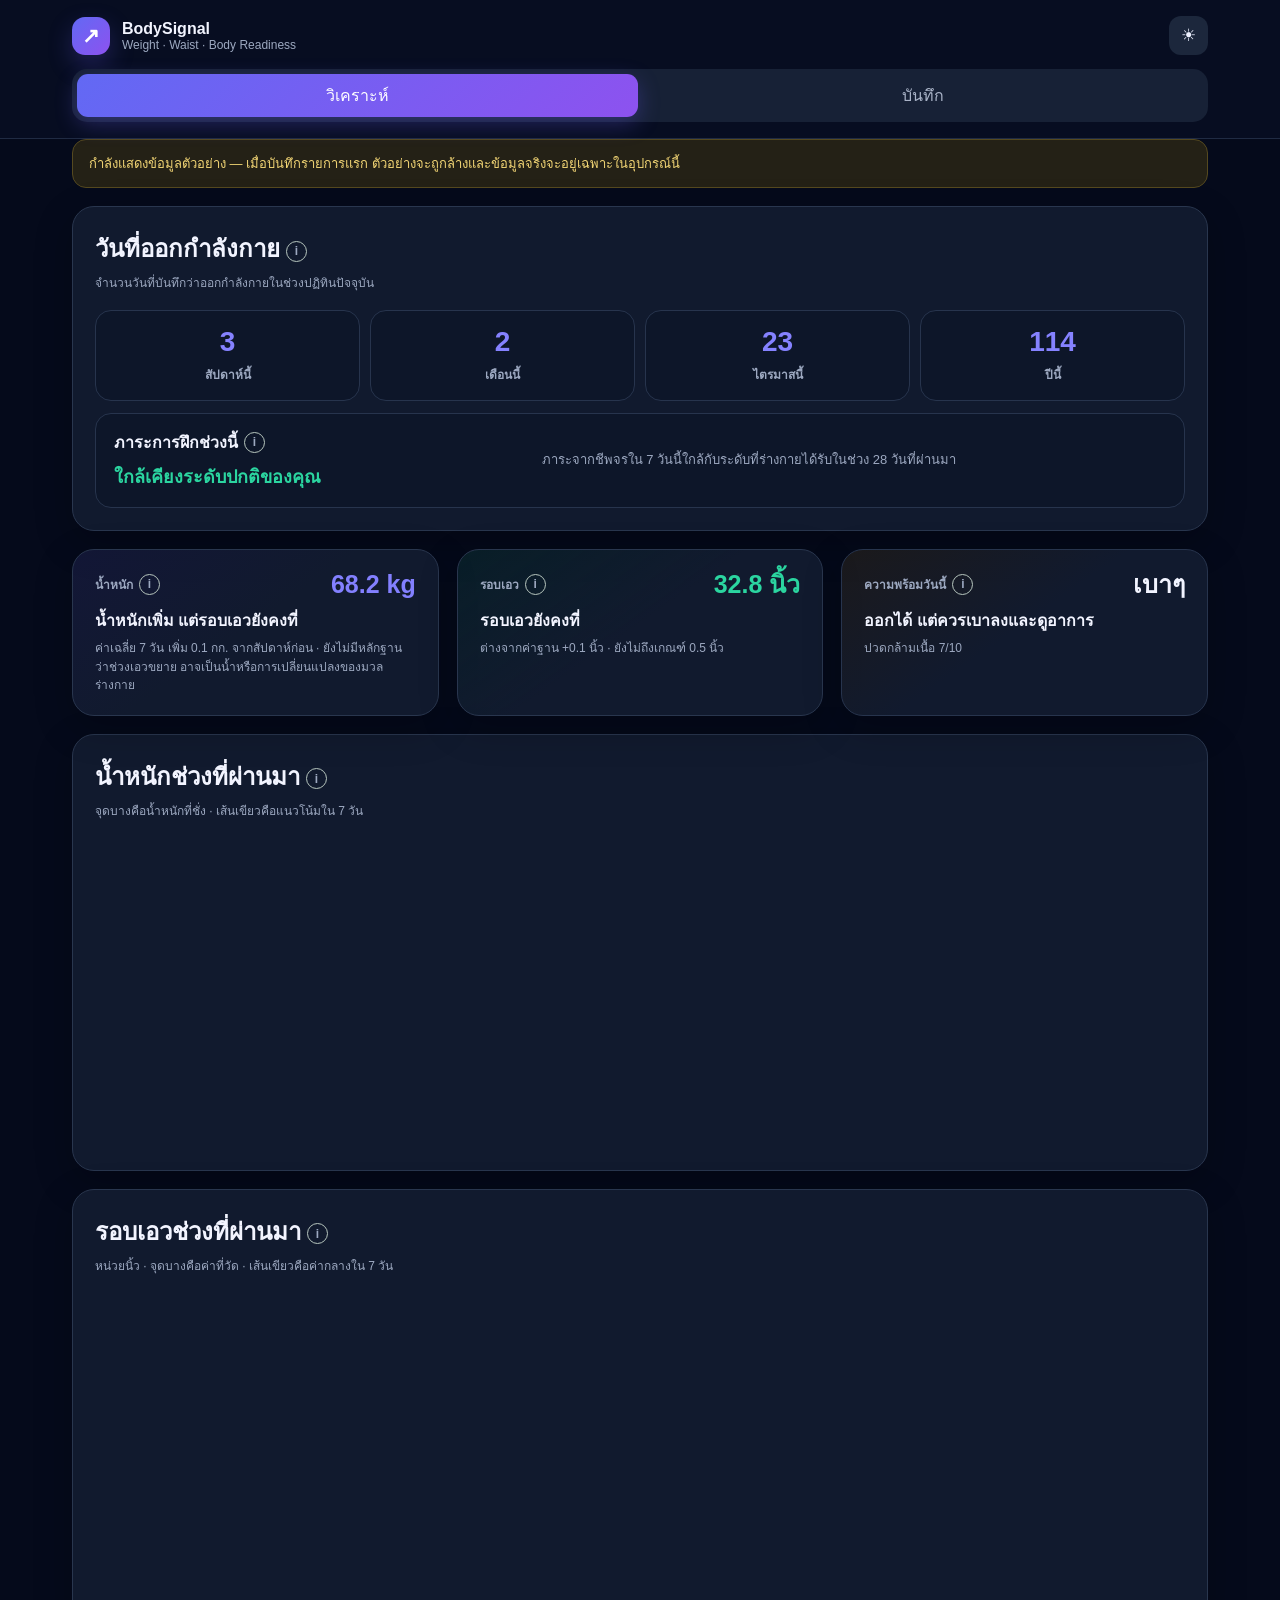
==== body-signal-health/index.html @ 74b72c8a "Add files via upload" ====
<!doctype html>
<html lang="th">
<head>
  <meta charset="UTF-8">
  <meta name="viewport" content="width=device-width, initial-scale=1.0">
  <meta name="theme-color" content="#070d20">
  <title>BodySignal — เข้าใจทุกสัญญาณของร่างกาย</title>
  <meta name="description" content="ติดตามน้ำหนัก รอบเอว การออกกำลังกาย Heart Rate Zones และการฟื้นตัวในที่เดียว">
  <link rel="manifest" href="manifest.webmanifest">
  <link rel="apple-touch-icon" href="icons/icon-192.png">
  <script src="vendor/chart.umd.min.js"></script>
  <style>
    :root{--ink:#17213b;--muted:#71809d;--line:#d9dff0;--paper:#f4f5fb;--card:#fff;--green:#15a879;--lime:#6865f5;--blue:#7774ff;--orange:#e9a817;--red:#ef4f59;--shadow:0 18px 50px rgba(23,33,59,.09)}
    *{box-sizing:border-box} body{margin:0;background:var(--paper);color:var(--ink);font-family:"DM Sans","Noto Sans Thai",sans-serif} button,input,select,textarea{font:inherit}.shell{max-width:1180px;margin:auto;padding:0 22px}.topbar{position:sticky;top:0;z-index:20;background:rgba(244,247,242,.9);backdrop-filter:blur(16px);border-bottom:1px solid rgba(20,37,31,.08)}.topbar .shell{height:76px;display:flex;align-items:center;justify-content:space-between}.brand{display:flex;align-items:center;gap:12px;font-weight:700}.mark{width:38px;height:38px;border-radius:13px;background:var(--ink);color:var(--lime);display:grid;place-items:center;font-size:21px}.sub{color:var(--muted);font-size:12px;font-weight:500}.tabs{display:flex;gap:5px;background:#e9efeb;padding:5px;border-radius:15px}.tab{border:0;background:transparent;color:var(--muted);padding:9px 15px;border-radius:11px;cursor:pointer}.tab.active{background:white;color:var(--ink);box-shadow:0 3px 12px rgba(20,37,31,.08)}main{padding:30px 0 70px}.page{display:none}.page.active{display:block}.hero{background:var(--ink);color:white;border-radius:28px;padding:30px;display:grid;grid-template-columns:1.2fr .8fr;gap:26px;position:relative;overflow:hidden}.hero:after{content:"";position:absolute;width:280px;height:280px;border-radius:50%;background:var(--lime);opacity:.13;right:-90px;top:-120px}.eyebrow{text-transform:uppercase;letter-spacing:.13em;color:var(--lime);font-size:11px;font-weight:700}.hero h1{font-size:clamp(28px,4vw,48px);line-height:1.1;margin:10px 0}.hero p{color:#b8c7c1;max-width:580px}.hero-stat{align-self:end;background:rgba(255,255,255,.08);border:1px solid rgba(255,255,255,.12);border-radius:22px;padding:22px;position:relative;z-index:2}.hero-stat strong{font-size:34px}.grid{display:grid;gap:18px}.summary{grid-template-columns:repeat(4,1fr);margin:18px 0}.card{background:var(--card);border:1px solid var(--line);border-radius:22px;padding:22px;box-shadow:0 8px 30px rgba(20,37,31,.035)}.metric-label{font-size:12px;color:var(--muted);font-weight:600}.metric{font-size:28px;font-weight:700;margin:6px 0}.delta{font-size:12px}.good{color:var(--green)}.warn{color:#a55b24}.muted{color:var(--muted)}.section-grid{grid-template-columns:1.5fr .8fr}.card h2,.card h3{margin:0 0 5px}.card-head{display:flex;justify-content:space-between;align-items:start;gap:12px;margin-bottom:18px}.badge{padding:7px 10px;background:#eef5cf;color:#526318;border-radius:99px;font-size:11px;font-weight:700}.chart-wrap{height:310px}.insight{padding:14px 0;border-bottom:1px solid var(--line)}.insight:last-child{border:0}.insight b{display:block;margin-bottom:4px}.loadbar{height:11px;border-radius:20px;background:#e6ece8;overflow:hidden;margin:10px 0}.loadbar span{display:block;height:100%;border-radius:20px;background:linear-gradient(90deg,var(--blue),var(--green))}.zones{display:flex;height:14px;border-radius:20px;overflow:hidden;margin:14px 0 10px}.zones span:nth-child(1){background:#cbd5d0}.zones span:nth-child(2){background:#6fb39d}.zones span:nth-child(3){background:#e4c95e}.zones span:nth-child(4){background:#ee9d55}.zones span:nth-child(5){background:#dc685d}.form-card{max-width:850px;margin:auto}.form-section{border:0;padding:0;margin:0 0 27px}.form-section legend{font-weight:700;font-size:18px;margin-bottom:14px}.fields{display:grid;grid-template-columns:repeat(3,1fr);gap:14px}.field{display:flex;flex-direction:column;gap:7px}.field.wide{grid-column:1/-1}label{font-size:12px;color:var(--muted);font-weight:600}input,select,textarea{width:100%;border:1px solid var(--line);background:#f9fbf9;border-radius:13px;padding:12px 13px;color:var(--ink);outline:none}input:focus,select:focus,textarea:focus{border-color:var(--green);box-shadow:0 0 0 3px rgba(23,107,77,.1)}.switchrow{display:flex;gap:10px;align-items:center;margin-bottom:18px}.switchrow input{width:auto}.btn{border:0;border-radius:13px;padding:12px 18px;font-weight:700;cursor:pointer}.btn.primary{background:var(--ink);color:white}.btn.secondary{background:#e9efeb;color:var(--ink)}.actions{display:flex;gap:10px}.history-item{display:grid;grid-template-columns:110px 1fr auto;gap:18px;padding:17px 0;border-bottom:1px solid var(--line)}.history-item:last-child{border:0}.dot{width:10px;height:10px;border-radius:50%;background:var(--green);display:inline-block;margin-right:6px}.empty{text-align:center;padding:50px 15px;color:var(--muted)}.toast{position:fixed;right:22px;bottom:22px;background:var(--ink);color:white;padding:14px 18px;border-radius:13px;box-shadow:var(--shadow);z-index:50;display:none}.notice{background:#fff9e7;border:1px solid #ecdfad;color:#735f24;padding:13px 16px;border-radius:14px;margin-bottom:18px;font-size:13px}.hide{display:none!important}
    .metric-label,label,.title-row{display:flex;align-items:center;gap:6px}.info-btn{width:21px;height:21px;border:1px solid #b7c6be;border-radius:50%;background:transparent;color:var(--muted);font-size:12px;font-weight:800;display:inline-grid;place-items:center;padding:0;cursor:pointer;flex:0 0 auto}.info-btn:hover,.info-btn:focus{background:var(--ink);color:white;border-color:var(--ink)}dialog{border:0;border-radius:22px;padding:0;max-width:580px;width:calc(100% - 30px);color:var(--ink);box-shadow:0 30px 90px rgba(0,0,0,.25)}dialog::backdrop{background:rgba(9,24,18,.62);backdrop-filter:blur(3px)}.dialog-body{padding:25px}.dialog-head{display:flex;justify-content:space-between;gap:16px;margin-bottom:14px}.dialog-head h2{margin:0}.dialog-close{border:0;background:#eef2ef;border-radius:50%;width:34px;height:34px;cursor:pointer}.dialog-copy{color:#4e625a;line-height:1.7;white-space:pre-line}.dialog-copy ul{padding-left:22px}.privacy-card{background:#eaf5ef;border:1px solid #cce5d7;border-radius:16px;padding:16px;margin-top:22px}.file-input{display:none}.calendar{margin:18px 0}.calendar-nav{display:flex;align-items:center;justify-content:space-between;margin-bottom:15px}.calendar-nav button{border:0;background:#eef2ef;width:36px;height:36px;border-radius:11px;cursor:pointer}.calendar-week,.calendar-grid{display:grid;grid-template-columns:repeat(7,1fr);gap:7px}.calendar-week div{text-align:center;color:var(--muted);font-size:11px;font-weight:700;padding:4px}.cal-day{position:relative;min-height:58px;border:1px solid var(--line);background:#fafcfb;border-radius:13px;padding:8px;text-align:left;cursor:pointer;color:var(--ink)}.cal-day:hover{border-color:var(--green);transform:translateY(-1px)}.cal-day.out{opacity:.28}.cal-day.today{box-shadow:inset 0 0 0 2px var(--ink)}.cal-day.workout{background:#dff2e8;border-color:#9bcdb2}.cal-day.rest{background:#f0f2f1}.cal-day .state{display:block;font-size:9px;margin-top:8px;color:var(--muted);white-space:nowrap;overflow:hidden;text-overflow:ellipsis}.cal-day.workout .state{color:var(--green);font-weight:700}.calendar-legend{display:flex;gap:15px;flex-wrap:wrap;margin-top:13px;font-size:11px;color:var(--muted)}.legend-dot{width:9px;height:9px;border-radius:50%;display:inline-block;margin-right:5px}.legend-dot.workout{background:#56a67a}.legend-dot.rest{background:#b7c1bc}.legend-dot.no-record{background:white;border:1px solid #b7c1bc}.analysis-three{grid-template-columns:repeat(3,1fr);margin-top:18px}.analysis-three .card{min-height:185px}.analysis-value{font-size:30px;font-weight:700;margin:16px 0 4px}.analysis-note{font-size:12px;color:var(--muted);line-height:1.55}.status-line{font-size:12px;font-weight:700;margin-top:12px}.status-line.caution{color:#a55b24}.status-line.good{color:var(--green)}
    .simple-status{grid-template-columns:repeat(3,1fr);margin:18px 0}.status-card{position:relative;overflow:hidden}.status-card:before{content:"";position:absolute;left:0;top:0;bottom:0;width:5px;background:var(--green)}.status-card.caution:before{background:var(--orange)}.status-card.alert:before{background:var(--red)}.plain-status{font-size:18px;font-weight:700;margin:12px 0 7px}.plain-explain{font-size:13px;color:var(--muted);line-height:1.6}.theme-btn{border:0;background:#e9efeb;color:var(--ink);width:39px;height:39px;border-radius:12px;cursor:pointer;font-size:17px}.dark{--ink:#e8f1ed;--muted:#9cafа6;--line:#2b4038;--paper:#0e1714;--card:#16221e;--green:#62c398;--lime:#cbe85e;--blue:#70afd3;--orange:#e9a35f;--red:#e77a70;--shadow:0 18px 50px rgba(0,0,0,.28)}.dark .topbar{background:rgba(14,23,20,.9);border-color:#263a33}.dark .tabs,.dark .theme-btn,.dark .btn.secondary,.dark .calendar-nav button,.dark .dialog-close{background:#22342d;color:var(--ink)}.dark .tab.active{background:#30473e;color:#fff}.dark input,.dark select,.dark textarea,.dark .cal-day{background:#111d19;color:var(--ink)}.dark .cal-day.workout{background:#193a2d}.dark .cal-day.rest{background:#1b2823}.dark dialog{background:var(--card);color:var(--ink)}.dark .dialog-copy{color:#b5c5be}.dark .privacy-card{background:#193328;border-color:#29523f}.dark .notice{background:#332d19;border-color:#594d24;color:#e1cd84}
    .dark{--muted:#a9bbb3}
    .dark .hero{background:#112820;color:#f4fbf7;border:1px solid #29483c}
    .dark .hero h1{color:#f4fbf7}.dark .hero p,.dark .hero .sub{color:#b9cbc3}
    .dark .hero-stat{background:#1b392f;border-color:#3a5a4e}
    .dark .card{box-shadow:0 10px 34px rgba(0,0,0,.2)}
    .dark .mark,.dark .btn.primary,.dark .info-btn:hover,.dark .info-btn:focus{background:#62c398;color:#092118;border-color:#62c398}
    .dark .badge{background:#28391c;color:#d5ed78}.dark .loadbar{background:#273a33}
    .dark .toast{background:#e8f1ed;color:#0e1714}.dark .legend-dot.no-record{background:#111d19;border-color:#60736b}
    .dark .status-line.caution,.dark .warn{color:#f0b171}
    /* Navy + violet visual system inspired by the supplied reference */
    .mark{background:linear-gradient(145deg,#5c65f3,#8d47ef);color:#fff;box-shadow:0 10px 24px rgba(105,92,244,.25)}
    .tab.active,.btn.primary{background:linear-gradient(135deg,#6269f4,#8954ef);color:#fff;box-shadow:0 7px 20px rgba(105,92,244,.22)}
    .topbar{background:rgba(244,245,251,.92);border-color:#dce1ef}.tabs,.theme-btn,.btn.secondary,.calendar-nav button,.dialog-close{background:#e7eaf4;color:#17213b}input,select,textarea,.cal-day{background:#fafbff}.cal-day.workout{background:#e5f8f2;border-color:#9bddca}.cal-day.rest{background:#edf0f7}.privacy-card{background:#eef0ff;border-color:#d9dcfa}
    input:focus,select:focus,textarea:focus{border-color:#6d69f6;box-shadow:0 0 0 3px rgba(109,105,246,.14)}
    #weightStatusCard:before{background:#7774ff}#waistStatusCard:before{background:#24d49c}
    #weightStatusValue{color:#6769ed}#waistStatusValue{color:#16a879}.status-card.caution:before{background:var(--orange)!important}.status-card.alert:before{background:var(--red)!important}
    .dark{--ink:#f2f4ff;--muted:#9da9c1;--line:#27344d;--paper:#050a1b;--card:#111a2e;--green:#2bd5a0;--lime:#7774ff;--blue:#7774ff;--orange:#ffbd2e;--red:#ff555f;--shadow:0 20px 55px rgba(0,0,0,.32)}
    .dark .topbar{background:rgba(8,15,34,.92);border-color:#202b43}.dark .tabs{background:#172136}.dark .tab{color:#aab4c8}.dark .tab.active{background:linear-gradient(135deg,#6269f4,#8d52ef);color:#fff;box-shadow:0 7px 22px rgba(105,92,244,.3)}
    .dark .theme-btn,.dark .btn.secondary,.dark .calendar-nav button,.dark .dialog-close{background:#1c273c;color:#eef1ff}
    .dark .card{background:#111a2e;border-color:#29364e;box-shadow:0 12px 38px rgba(0,0,0,.22)}
    .dark input,.dark select,.dark textarea,.dark .cal-day{background:#0b1326;color:#f2f4ff;border-color:#2b3851}
    .dark .cal-day.workout{background:#102b31;border-color:#225c5b}.dark .cal-day.rest{background:#182237}.dark .cal-day.today{box-shadow:inset 0 0 0 2px #7774ff}
    .dark dialog{background:#111a2e;color:#f2f4ff;border:1px solid #2a3750}.dark .dialog-copy{color:#b4bed2}
    .dark .privacy-card{background:#121f35;border-color:#2b3d59}.dark .notice{background:#242116;border-color:#55491f;color:#f3d675}
    .dark .mark,.dark .btn.primary{background:linear-gradient(135deg,#6269f4,#8d52ef);color:#fff;border:0}.dark .info-btn:hover,.dark .info-btn:focus{background:#7774ff;color:#fff;border-color:#7774ff}
    .dark #weightStatusValue{color:#8380ff}.dark #waistStatusValue{color:#2bd5a0}.dark .toast{background:#eceeff;color:#0a1024}.dark .legend-dot.no-record{background:#0b1326;border-color:#62708a}
    .topbar .shell{height:auto;padding-top:16px;padding-bottom:16px;display:grid;grid-template-columns:1fr auto;gap:14px}.theme-btn{grid-column:2;grid-row:1;align-self:center}.tabs{grid-column:1/-1;grid-row:2;width:100%}.tab{flex:1}
    .simple-status{grid-template-columns:repeat(3,minmax(0,1fr));align-items:stretch}.status-card{min-height:0;text-align:left;display:grid;grid-template-columns:1fr auto;grid-template-rows:auto auto auto;align-content:start;gap:7px 14px;padding:20px 22px}.status-card:before{display:none}.status-card .metric-label{grid-column:1;grid-row:1;justify-content:flex-start;align-self:center}.status-card .metric{grid-column:2;grid-row:1;margin:0;font-size:25px;line-height:1.15;text-align:right}.status-card .plain-status{grid-column:1/-1;grid-row:2;margin:4px 0 0;font-size:16px;line-height:1.4}.status-card .plain-explain{grid-column:1/-1;grid-row:3;margin:0;max-width:none;font-size:12px;line-height:1.55}.status-card.caution,.status-card.alert{border-color:var(--line)}
    #weightStatusCard{background:linear-gradient(145deg,rgba(119,116,255,.075),var(--card) 48%)}#waistStatusCard{background:linear-gradient(145deg,rgba(43,213,160,.075),var(--card) 48%)}#readyStatusCard{background:linear-gradient(145deg,rgba(255,189,46,.07),var(--card) 48%)}.dark #weightStatusCard{background:linear-gradient(145deg,rgba(119,116,255,.12),#111a2e 48%)}.dark #waistStatusCard{background:linear-gradient(145deg,rgba(43,213,160,.10),#111a2e 48%)}.dark #readyStatusCard{background:linear-gradient(145deg,rgba(255,189,46,.09),#111a2e 48%)}
    .calendar-footer{display:flex;align-items:flex-end;justify-content:space-between;gap:16px;margin-top:14px}.calendar-footer .calendar-legend{margin:0}.data-actions{display:flex;justify-content:flex-end;gap:8px;flex-wrap:wrap}.data-actions .btn{font-size:13px;line-height:1.1;display:inline-flex;align-items:center;justify-content:center;margin:0}.icon-action{width:42px;height:42px;padding:0!important;border:1px solid var(--line)!important}.icon-action svg{width:21px;height:21px;fill:none;stroke:currentColor;stroke-width:1.9;stroke-linecap:round;stroke-linejoin:round}.icon-action:hover,.icon-action:focus{color:#fff;background:linear-gradient(135deg,#6269f4,#8d52ef);border-color:transparent!important}
    .personal-row{margin-top:18px;display:grid;grid-template-columns:1fr auto;align-items:center;gap:16px}.personal-row #profileForm{grid-column:1/-1;border-top:1px solid var(--line);padding-top:18px}.personal-row .sub{margin-top:5px}
    .zone-settings{margin-top:20px;border-top:1px solid var(--line);padding-top:18px}.zone-settings>.sub{margin:5px 0 12px}.zone-range-grid{display:grid;grid-template-columns:repeat(2,minmax(0,1fr));gap:9px}.zone-range-row{display:grid;grid-template-columns:62px 1fr auto 1fr auto;align-items:center;gap:8px;background:rgba(113,128,157,.07);border:1px solid var(--line);border-radius:13px;padding:9px 11px}.zone-range-row input{padding:9px;min-width:0}.zone-range-row span{font-size:11px;color:var(--muted)}.dark .zone-range-row{background:#0d1629}
    .workout-count-card{margin:18px 0}.workout-count-grid{display:grid;grid-template-columns:repeat(4,1fr);gap:10px}.workout-count-grid>div{background:rgba(113,128,157,.08);border:1px solid var(--line);border-radius:16px;padding:16px;text-align:center}.workout-count-grid strong{display:block;color:#6b68ee;font-size:28px;line-height:1.1}.workout-count-grid span{display:block;color:var(--muted);font-size:12px;font-weight:700;margin-top:7px}.dark .workout-count-grid strong{color:#8582ff}.dark .workout-count-grid>div{background:#0d1629}
    .training-readout{margin-top:12px;border:1px solid var(--line);border-radius:16px;padding:16px 18px;display:grid;grid-template-columns:minmax(190px,.65fr) 1fr;gap:22px;align-items:center;background:rgba(113,128,157,.055)}.training-readout>div>strong{display:block;margin-top:7px;font-size:18px;color:var(--green)}.training-readout p{margin:0;color:var(--muted);font-size:13px;line-height:1.6}.training-readout.caution>div>strong{color:var(--orange)}.training-readout.alert>div>strong{color:var(--red)}.dark .training-readout{background:#0d1629}
    @media(max-width:900px){.simple-status{grid-template-columns:repeat(2,minmax(0,1fr))}#readyStatusCard{grid-column:1/-1}}
    @media(max-width:820px){.topbar .shell{padding-top:13px;padding-bottom:13px;display:grid}.tabs{margin-top:0;overflow:auto}.tab{flex:1;white-space:nowrap}.hero,.section-grid,.analysis-three{grid-template-columns:1fr}.summary{grid-template-columns:repeat(2,1fr)}.fields{grid-template-columns:1fr 1fr}.history-item{grid-template-columns:90px 1fr}.history-item>:last-child{grid-column:2}.hero-stat{align-self:auto}}
    @media(max-width:600px){.simple-status{grid-template-columns:1fr;gap:10px}#readyStatusCard{grid-column:auto}.status-card{padding:16px 17px;gap:6px 12px}.status-card .metric{font-size:23px}.status-card .plain-status{font-size:15px}.status-card .plain-explain{font-size:11px}.topbar .shell{gap:10px}.brand{gap:9px}.mark{width:34px;height:34px;border-radius:11px}.tabs{padding:4px}.tab{padding:8px 12px}.workout-count-grid{grid-template-columns:repeat(2,1fr)}.workout-count-grid>div{padding:13px}.workout-count-grid strong{font-size:24px}.training-readout{grid-template-columns:1fr;gap:7px;padding:14px}.training-readout p{font-size:12px}.zone-range-grid{grid-template-columns:1fr}.zone-range-row{grid-template-columns:58px 1fr auto 1fr auto;gap:6px}}
    @media(max-width:520px){.shell{padding:0 14px}.summary{grid-template-columns:1fr 1fr;gap:10px}.card{padding:17px;border-radius:18px}.metric{font-size:22px}.fields{grid-template-columns:1fr}.hero{padding:23px;border-radius:22px}.chart-wrap{height:250px}.calendar-grid{gap:5px}.cal-day{min-width:0;width:100%;padding:7px 5px}.calendar-footer{align-items:stretch;flex-direction:column}.data-actions{justify-content:flex-end}.personal-row{grid-template-columns:1fr auto}}
  </style>
</head>
<body>
  <header class="topbar"><div class="shell"><div class="brand"><div class="mark">↗</div><div>BodySignal<div class="sub">Weight · Waist · Body Readiness</div></div></div><button id="themeBtn" class="theme-btn" aria-label="สลับโหมดมืด">☾</button><nav class="tabs" aria-label="เมนูหลัก"><button id="installBtn" class="tab hide">ติดตั้งแอป</button><button class="tab active" data-page="dashboard">วิเคราะห์</button><button class="tab" data-page="checkin">บันทึก</button></nav></div></header>
  <main class="shell">
    <section id="dashboard" class="page active">
      <div id="setupNotice" class="notice hide">กำลังแสดงข้อมูลตัวอย่าง — เมื่อบันทึกรายการแรก ตัวอย่างจะถูกล้างและข้อมูลจริงจะอยู่เฉพาะในอุปกรณ์นี้</div>
      <div class="card workout-count-card"><div class="card-head"><div><div class="title-row"><h2>วันที่ออกกำลังกาย</h2><button class="info-btn" data-info="workoutCounts">i</button></div><div class="sub">จำนวนวันที่บันทึกว่าออกกำลังกายในช่วงปฏิทินปัจจุบัน</div></div></div><div class="workout-count-grid"><div><strong id="workoutWeek">0</strong><span>สัปดาห์นี้</span></div><div><strong id="workoutMonth">0</strong><span>เดือนนี้</span></div><div><strong id="workoutQuarter">0</strong><span>ไตรมาสนี้</span></div><div><strong id="workoutYear">0</strong><span>ปีนี้</span></div></div><div id="trainingSignal" class="training-readout"><div><div class="title-row"><b>ภาระการฝึกช่วงนี้</b><button class="info-btn" data-info="trainingInterpretation">i</button></div><strong id="trainingSignalTitle">กำลังคำนวณ</strong></div><p id="trainingSignalText">ใช้เวลาใน Heart Rate Zones เทียบกับฐานส่วนตัว</p></div></div>
      <div class="grid simple-status"><div id="weightStatusCard" class="card status-card"><div class="metric-label">น้ำหนัก <button class="info-btn" data-info="simpleWeight">i</button></div><div id="weightStatusValue" class="metric">—</div><div id="weightStatusTitle" class="plain-status">กำลังคำนวณ</div><div id="weightStatusText" class="plain-explain"></div></div><div id="waistStatusCard" class="card status-card"><div class="metric-label">รอบเอว <button class="info-btn" data-info="simpleWaist">i</button></div><div id="waistStatusValue" class="metric">—</div><div id="waistStatusTitle" class="plain-status">กำลังคำนวณ</div><div id="waistStatusText" class="plain-explain"></div></div><div id="readyStatusCard" class="card status-card"><div class="metric-label">ความพร้อมวันนี้ <button class="info-btn" data-info="simpleReady">i</button></div><div id="readyStatusValue" class="metric">—</div><div id="readyStatusTitle" class="plain-status">กำลังคำนวณ</div><div id="readyStatusText" class="plain-explain"></div></div></div>
      <div class="grid summary hide"><div class="card"><div id="mWeight"></div><div id="mWeightDelta"></div></div><div class="card"><div id="mTrend"></div><div id="mTrendDelta"></div></div><div class="card"><div id="mWaist"></div><div id="mWaistDelta"></div></div><div class="card"><div id="mLoad"></div><div id="mLoadDelta"></div></div></div>
      <div class="card"><div class="card-head"><div><div class="title-row"><h2>น้ำหนักช่วงที่ผ่านมา</h2><button class="info-btn" data-info="trendChart">i</button></div><div class="sub">จุดบางคือน้ำหนักที่ชั่ง · เส้นเขียวคือแนวโน้มใน 7 วัน</div></div></div><div class="chart-wrap"><canvas id="weightChart"></canvas></div></div><div class="hide"><div id="insights"></div></div>
      <div class="card" style="margin-top:18px"><div class="card-head"><div><div class="title-row"><h2>รอบเอวช่วงที่ผ่านมา</h2><button class="info-btn" data-info="waistChart">i</button></div><div class="sub">หน่วยนิ้ว · จุดบางคือค่าที่วัด · เส้นเขียวคือค่ากลางใน 7 วัน</div></div></div><div class="chart-wrap"><canvas id="waistChart"></canvas></div></div>
      <div class="hide"><span id="loadStatus"></span><div id="loadValue"></div><div id="loadFill"></div><div id="loadExplain"></div><div id="zoneSummary"></div><div id="postWorkout"></div></div>
      <div class="hide"><div id="weeklyValue"></div><div id="weeklyCompare"></div><div id="weeklyStatus"></div><div id="acwrValue"></div><div id="acwrExplain"></div><div id="acwrStatus"></div><div id="rpeValue"></div><div id="rpeExplain"></div><div id="rpeStatus"></div></div>
    </section>

    <section id="checkin" class="page"><div class="card calendar"><div class="calendar-nav"><button id="calPrev" aria-label="เดือนก่อน">‹</button><div class="title-row"><h2 id="calTitle">เลือกวันที่จะบันทึก</h2><button class="info-btn" data-info="calendar">i</button></div><button id="calNext" aria-label="เดือนถัดไป">›</button></div><div class="calendar-week"><div>อา</div><div>จ</div><div>อ</div><div>พ</div><div>พฤ</div><div>ศ</div><div>ส</div></div><div id="calendarGrid" class="calendar-grid"></div><div class="calendar-footer"><div class="calendar-legend"><span><i class="legend-dot workout"></i>ออกกำลังกาย</span><span><i class="legend-dot rest"></i>วันพัก</span><span><i class="legend-dot no-record"></i>ยังไม่มีข้อมูล</span></div><div class="data-actions"><label class="btn secondary icon-action" for="restoreInput" aria-label="นำเข้าข้อมูล JSON" title="นำเข้าข้อมูล JSON"><svg viewBox="0 0 24 24" aria-hidden="true"><path d="M12 3v12m0 0 4-4m-4 4-4-4M5 17v3h14v-3"/></svg></label><button class="btn secondary icon-action" id="exportBtn" type="button" aria-label="ส่งออกข้อมูล JSON" title="ส่งออกข้อมูล JSON"><svg viewBox="0 0 24 24" aria-hidden="true"><path d="M12 16V4m0 0 4 4m-4-4-4 4M5 17v3h14v-3"/></svg></button><input id="restoreInput" class="file-input" type="file" accept="application/json,.json"></div></div></div><div class="card personal-row"><div><div class="title-row"><b>ข้อมูลส่วนตัว</b><button class="info-btn" data-info="localData">i</button></div><div id="profileSummary" class="sub">น้ำหนักล่าสุดและเพศ</div></div><button id="profileEditBtn" class="btn secondary" type="button">ตั้งค่า</button><form id="profileForm" class="hide"><div class="fields"><div class="field"><label for="height">ส่วนสูง (cm) <button type="button" class="info-btn" data-info="heightProfile">i</button></label><input id="height" type="number" min="100" max="250" step="0.1" placeholder="165"></div><div class="field"><label for="sex">เพศสำหรับเกณฑ์รอบเอว <button type="button" class="info-btn" data-info="waistRisk">i</button></label><select id="sex"><option value="unspecified">ไม่ระบุ</option><option value="female">ผู้หญิง</option><option value="male">ผู้ชาย</option></select></div></div><div class="actions" style="margin-top:18px"><button class="btn primary" type="submit">บันทึกข้อมูลส่วนตัว</button><button id="profileCancelBtn" class="btn secondary" type="button">ยกเลิก</button></div></form></div><div id="entryEditor" class="card form-card hide" style="margin-top:18px"><div class="card-head"><div><h2>บันทึกข้อมูล</h2><div class="sub">วันที่ที่เลือกจะแสดงในแบบฟอร์มด้านล่าง</div></div></div><form id="entryForm">
      <fieldset class="form-section"><legend>ร่างกายและการฟื้นตัว</legend><div class="fields"><div class="field"><label for="date">วันที่</label><input id="date" type="date" required></div><div class="field"><label for="weight">น้ำหนัก (kg) · ไม่บังคับ <button type="button" class="info-btn" data-info="weightInput">i</button></label><input id="weight" type="number" min="20" max="300" step="0.1" placeholder="65.4"></div><div class="field"><label for="waist">รอบเอว (นิ้ว) <button type="button" class="info-btn" data-info="waistInput">i</button></label><input id="waist" type="number" min="15" max="80" step="0.1" placeholder="32.0"></div><div class="field"><label for="sleep">เวลานอน (ชั่วโมง)</label><input id="sleep" type="number" min="0" max="24" step="0.1" placeholder="7.5"></div><div class="field"><label for="sleepQuality">คุณภาพการนอน (1–5) <button type="button" class="info-btn" data-info="sleepQuality">i</button></label><select id="sleepQuality"><option value="">ไม่ระบุ</option><option value="1">1 · แย่มาก</option><option value="2">2 · ไม่ค่อยดี</option><option value="3">3 · พอใช้</option><option value="4">4 · ดี</option><option value="5">5 · ดีมาก</option></select></div><div class="field"><label for="soreness">ปวดกล้ามเนื้อ (0–10) <button type="button" class="info-btn" data-info="soreness">i</button></label><input id="soreness" type="number" min="0" max="10" step="1" placeholder="2"></div><div class="field"><label for="restingHr">Resting heart rate <button type="button" class="info-btn" data-info="restingHr">i</button></label><input id="restingHr" type="number" min="30" max="220" placeholder="62"></div><div class="field"><label for="bloating">ท้องอืด/บวมน้ำ <button type="button" class="info-btn" data-info="bloating">i</button></label><select id="bloating"><option value="">ไม่ระบุ</option><option value="0">0 · ไม่มี</option><option value="1">1 · เล็กน้อย</option><option value="2">2 · ปานกลาง</option><option value="3">3 · มาก</option></select></div><div class="field"><label for="measurementTime">ช่วงเวลาที่ชั่ง <button type="button" class="info-btn" data-info="measurementTime">i</button></label><select id="measurementTime"><option value="morning">เช้าหลังเข้าห้องน้ำ</option><option value="other">เวลาอื่น</option></select></div></div></fieldset>
      <fieldset class="form-section"><legend>การออกกำลังกาย</legend><label class="switchrow"><input id="didWorkout" type="checkbox"> วันนี้ออกกำลังกาย</label><div id="workoutFields" class="fields hide"><div class="field"><label for="workoutType">ประเภท <button type="button" class="info-btn" data-info="workoutType">i</button></label><select id="workoutType"><option value="cardio">Cardio</option><option value="strength">เวท/Strength</option><option value="interval">Interval / HIIT</option><option value="mixed">ผสม</option><option value="other">อื่นๆ</option></select></div><div class="field"><label for="duration">ระยะเวลา (นาที)</label><input id="duration" type="number" min="1" max="600" placeholder="30"></div><div class="field"><label for="rpe">ความหนักที่รู้สึก RPE (1–10) <button type="button" class="info-btn" data-info="rpe">i</button></label><input id="rpe" type="number" min="1" max="10" placeholder="4"></div><div class="field"><label for="z1">Zone 1 (นาที) <button type="button" class="info-btn" data-info="z1">i</button></label><input id="z1" type="number" min="0" step="0.1" value="0"></div><div class="field"><label for="z2">Zone 2 (นาที) <button type="button" class="info-btn" data-info="z2">i</button></label><input id="z2" type="number" min="0" step="0.1" value="0"></div><div class="field"><label for="z3">Zone 3 (นาที) <button type="button" class="info-btn" data-info="z3">i</button></label><input id="z3" type="number" min="0" step="0.1" value="0"></div><div class="field"><label for="z4">Zone 4 (นาที) <button type="button" class="info-btn" data-info="z4">i</button></label><input id="z4" type="number" min="0" step="0.1" value="0"></div><div class="field"><label for="z5">Zone 5 (นาที) <button type="button" class="info-btn" data-info="z5">i</button></label><input id="z5" type="number" min="0" step="0.1" value="0"></div></div></fieldset>
      <div class="field wide" style="margin-bottom:18px"><label for="note">หมายเหตุ</label><textarea id="note" rows="3" placeholder="เช่น กินเค็มเมื่อคืน, มีประจำเดือน, ปวดขาหลังเล่นเวท"></textarea></div><div class="actions"><button class="btn primary" type="submit">บันทึกและวิเคราะห์</button><button class="btn secondary" type="button" id="cancelEdit">ล้างข้อมูล</button></div>
    </form></div></section>

  </main><dialog id="infoDialog"><div class="dialog-body"><div class="dialog-head"><h2 id="infoTitle">รายละเอียด</h2><button class="dialog-close" id="infoClose" aria-label="ปิด">✕</button></div><div id="infoContent" class="dialog-copy"></div></div></dialog><div id="toast" class="toast"></div><script src="app.js?v=25"></script>
</body></html>
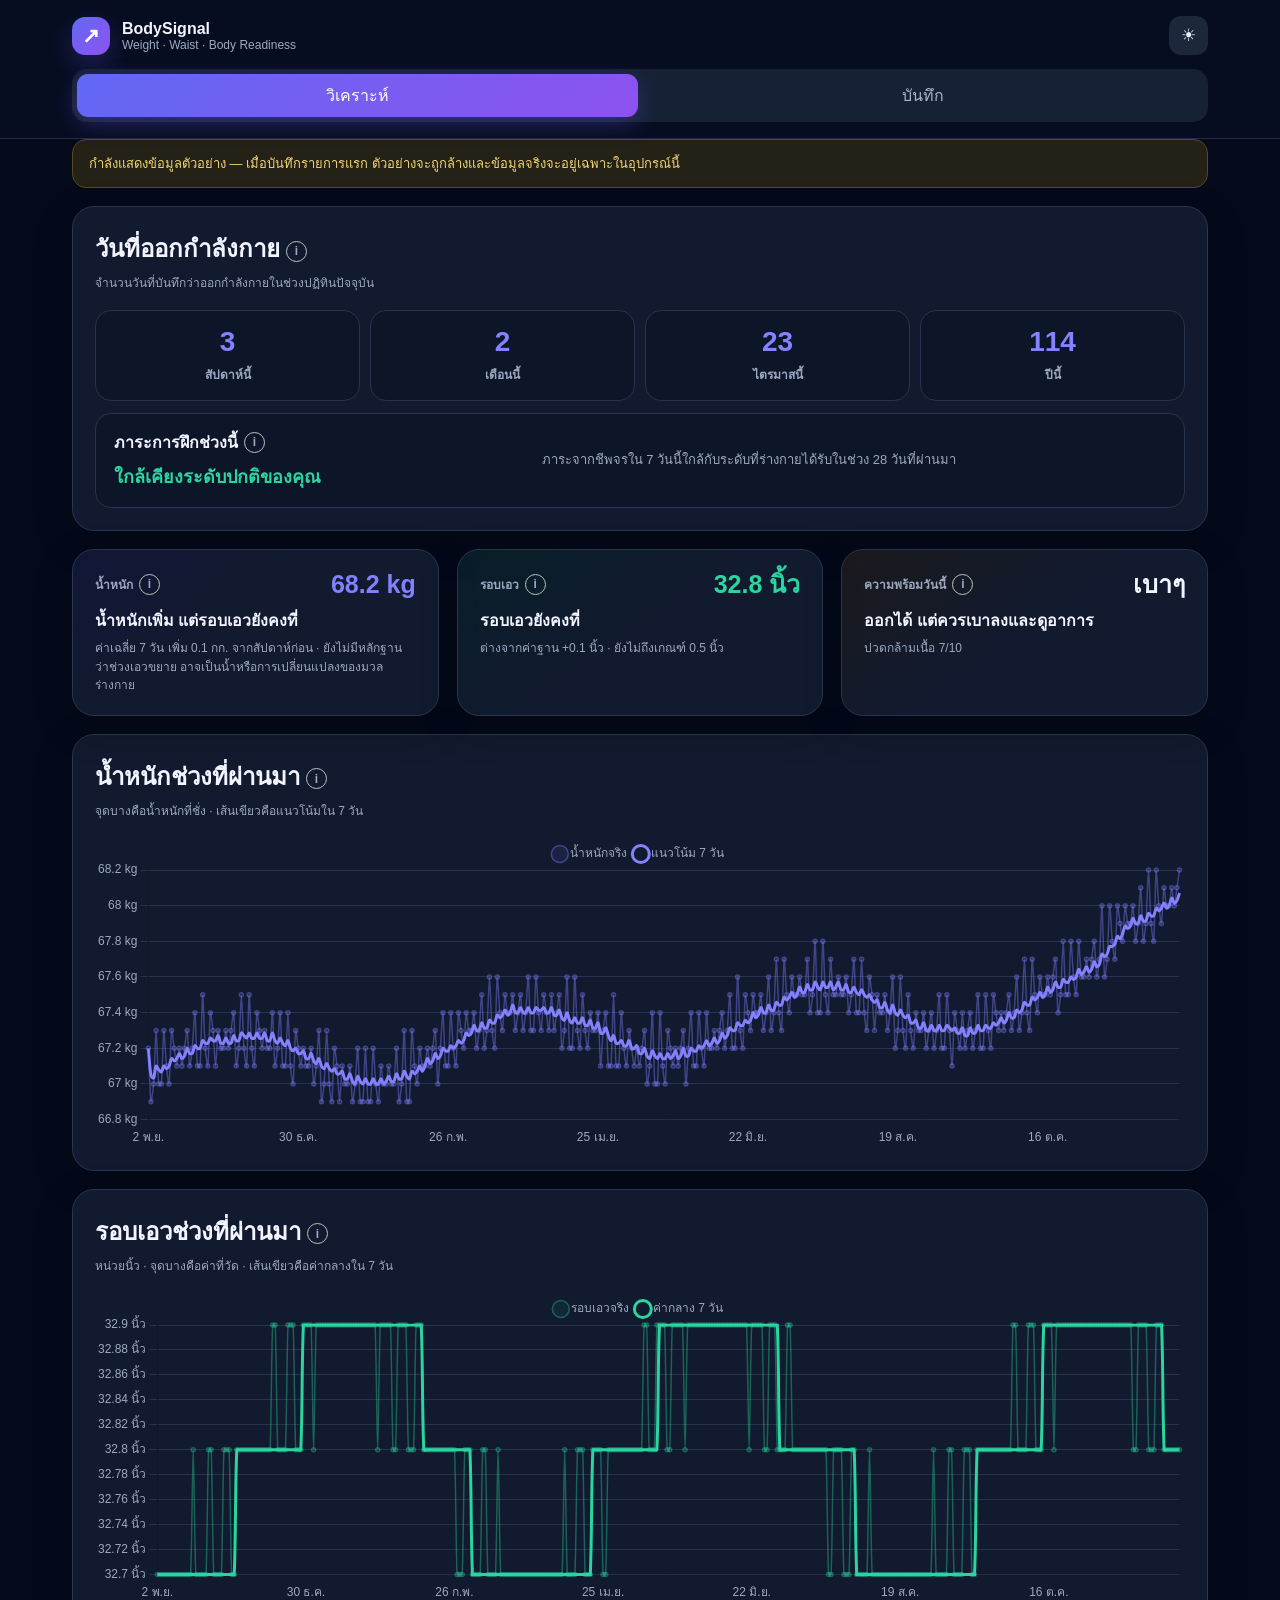
==== commit 3e049d08: "Add files via upload" ====
--- a/body-signal-health/index.html
+++ b/body-signal-health/index.html
@@ -50,8 +50,8 @@
     .training-readout{margin-top:12px;border:1px solid var(--line);border-radius:16px;padding:16px 18px;display:grid;grid-template-columns:minmax(190px,.65fr) 1fr;gap:22px;align-items:center;background:rgba(113,128,157,.055)}.training-readout>div>strong{display:block;margin-top:7px;font-size:18px;color:var(--green)}.training-readout p{margin:0;color:var(--muted);font-size:13px;line-height:1.6}.training-readout.caution>div>strong{color:var(--orange)}.training-readout.alert>div>strong{color:var(--red)}.dark .training-readout{background:#0d1629}
     @media(max-width:900px){.simple-status{grid-template-columns:repeat(2,minmax(0,1fr))}#readyStatusCard{grid-column:1/-1}}
     @media(max-width:820px){.topbar .shell{padding-top:13px;padding-bottom:13px;display:grid}.tabs{margin-top:0;overflow:auto}.tab{flex:1;white-space:nowrap}.hero,.section-grid,.analysis-three{grid-template-columns:1fr}.summary{grid-template-columns:repeat(2,1fr)}.fields{grid-template-columns:1fr 1fr}.history-item{grid-template-columns:90px 1fr}.history-item>:last-child{grid-column:2}.hero-stat{align-self:auto}}
-    @media(max-width:600px){.simple-status{grid-template-columns:1fr;gap:10px}#readyStatusCard{grid-column:auto}.status-card{padding:16px 17px;gap:6px 12px}.status-card .metric{font-size:23px}.status-card .plain-status{font-size:15px}.status-card .plain-explain{font-size:11px}.topbar .shell{gap:10px}.brand{gap:9px}.mark{width:34px;height:34px;border-radius:11px}.tabs{padding:4px}.tab{padding:8px 12px}.workout-count-grid{grid-template-columns:repeat(2,1fr)}.workout-count-grid>div{padding:13px}.workout-count-grid strong{font-size:24px}.training-readout{grid-template-columns:1fr;gap:7px;padding:14px}.training-readout p{font-size:12px}.zone-range-grid{grid-template-columns:1fr}.zone-range-row{grid-template-columns:58px 1fr auto 1fr auto;gap:6px}}
-    @media(max-width:520px){.shell{padding:0 14px}.summary{grid-template-columns:1fr 1fr;gap:10px}.card{padding:17px;border-radius:18px}.metric{font-size:22px}.fields{grid-template-columns:1fr}.hero{padding:23px;border-radius:22px}.chart-wrap{height:250px}.calendar-grid{gap:5px}.cal-day{min-width:0;width:100%;padding:7px 5px}.calendar-footer{align-items:stretch;flex-direction:column}.data-actions{justify-content:flex-end}.personal-row{grid-template-columns:1fr auto}}
+    @media(max-width:600px){.simple-status{grid-template-columns:1fr;gap:10px}#readyStatusCard{grid-column:auto}.status-card{padding:16px 17px;gap:6px 12px}.status-card .metric{font-size:23px}.status-card .plain-status{font-size:15px}.status-card .plain-explain{font-size:11px}.topbar .shell{gap:10px}.brand{gap:9px}.mark{width:34px;height:34px;border-radius:11px}.tabs{padding:4px}.tab{padding:8px 12px}.workout-count-grid{grid-template-columns:repeat(4,minmax(0,1fr));gap:6px}.workout-count-grid>div{padding:10px 3px;border-radius:12px}.workout-count-grid strong{font-size:21px}.workout-count-grid span{font-size:9px;margin-top:5px;white-space:nowrap}.training-readout{grid-template-columns:1fr;gap:7px;padding:14px}.training-readout p{font-size:12px}.zone-range-grid{grid-template-columns:1fr}.zone-range-row{grid-template-columns:58px 1fr auto 1fr auto;gap:6px}}
+    @media(max-width:520px){.shell{padding:0 14px}.summary{grid-template-columns:1fr 1fr;gap:10px}.card{padding:17px;border-radius:18px}.metric{font-size:22px}.fields{grid-template-columns:1fr}.hero{padding:23px;border-radius:22px}.chart-wrap{height:250px}.workout-count-card{padding:16px}.workout-count-card .card-head{margin-bottom:12px}.workout-count-card h2{font-size:19px}.workout-count-card .card-head .sub{font-size:10px;line-height:1.45}.calendar{padding:14px 12px 16px}.calendar-nav{margin-bottom:10px}.calendar-nav h2{font-size:19px;margin:0}.calendar-nav button{width:32px;height:32px;border-radius:10px}.calendar-nav .title-row{gap:7px}.calendar-week,.calendar-grid{gap:3px}.calendar-week div{font-size:10px;padding:3px 0 5px}.cal-day{min-width:0;width:100%;min-height:43px;padding:5px 4px;border-color:transparent;border-radius:11px;text-align:center;display:flex;align-items:center;justify-content:center;font-size:13px;font-weight:700}.cal-day.out{opacity:.3}.cal-day:not(.workout):not(.rest){background:transparent}.cal-day.rest{background:rgba(113,128,157,.08);border-color:transparent}.cal-day.workout{background:rgba(43,213,160,.13);border-color:rgba(43,213,160,.35);color:var(--green)}.cal-day.today{box-shadow:inset 0 0 0 2px #7774ff}.cal-day .state{position:absolute;bottom:4px;left:50%;transform:translateX(-50%);width:4px;height:4px;border-radius:50%;margin:0;background:var(--muted);font-size:0;overflow:hidden}.cal-day.workout .state{background:var(--green)}.calendar-footer{align-items:center;flex-direction:row;margin-top:12px;gap:8px}.calendar-legend{gap:9px!important;font-size:9px}.legend-dot{width:7px;height:7px;margin-right:3px}.data-actions{flex-wrap:nowrap;margin-left:auto}.icon-action{width:36px;height:36px}.icon-action svg{width:18px;height:18px}.personal-row{grid-template-columns:1fr auto}}
   </style>
 </head>
 <body>
@@ -74,5 +74,5 @@
       <div class="field wide" style="margin-bottom:18px"><label for="note">หมายเหตุ</label><textarea id="note" rows="3" placeholder="เช่น กินเค็มเมื่อคืน, มีประจำเดือน, ปวดขาหลังเล่นเวท"></textarea></div><div class="actions"><button class="btn primary" type="submit">บันทึกและวิเคราะห์</button><button class="btn secondary" type="button" id="cancelEdit">ล้างข้อมูล</button></div>
     </form></div></section>
 
-  </main><dialog id="infoDialog"><div class="dialog-body"><div class="dialog-head"><h2 id="infoTitle">รายละเอียด</h2><button class="dialog-close" id="infoClose" aria-label="ปิด">✕</button></div><div id="infoContent" class="dialog-copy"></div></div></dialog><div id="toast" class="toast"></div><script src="app.js?v=25"></script>
+  </main><dialog id="infoDialog"><div class="dialog-body"><div class="dialog-head"><h2 id="infoTitle">รายละเอียด</h2><button class="dialog-close" id="infoClose" aria-label="ปิด">✕</button></div><div id="infoContent" class="dialog-copy"></div></div></dialog><div id="toast" class="toast"></div><script src="app.js?v=26"></script>
 </body></html>
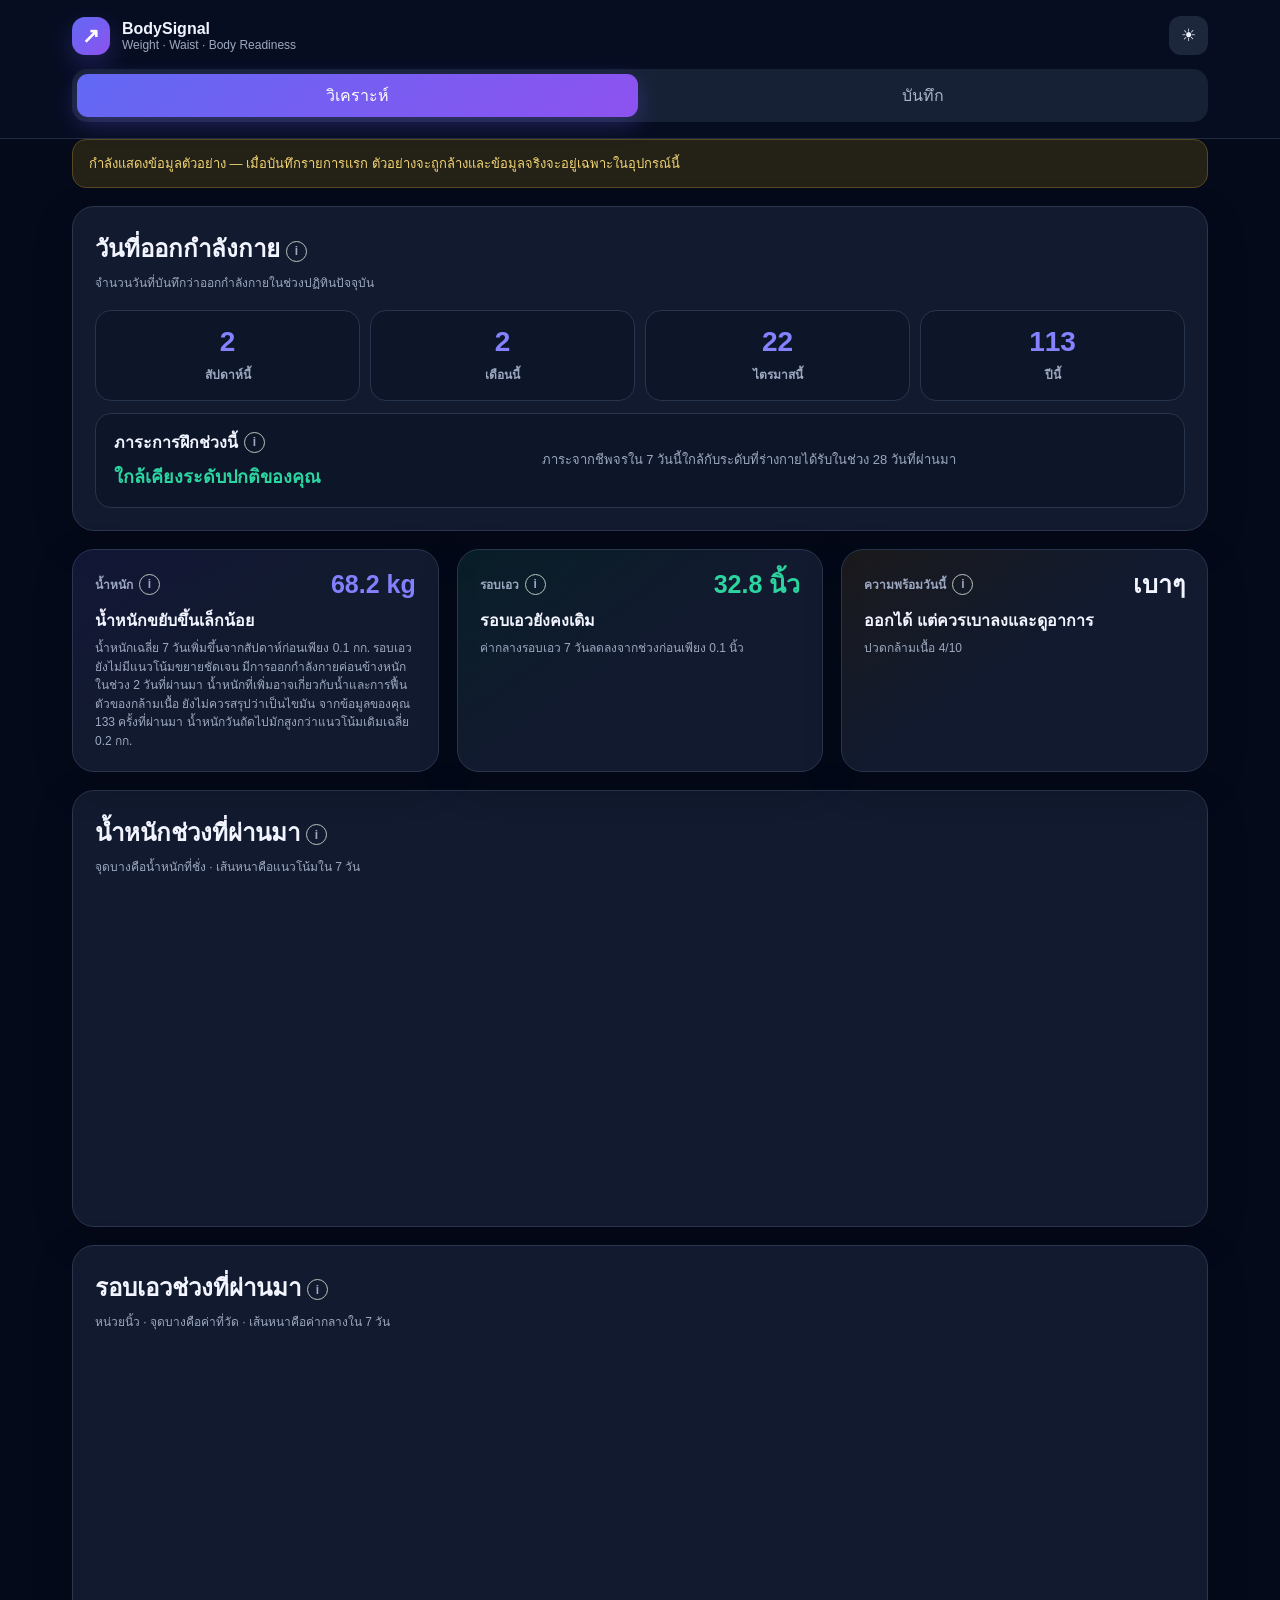
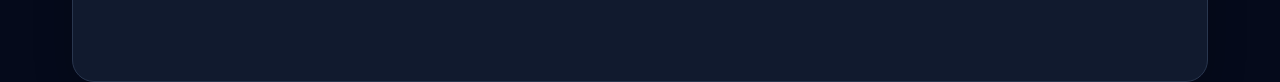
==== commit 748871e8: "Add files via upload" ====
--- a/body-signal-health/index.html
+++ b/body-signal-health/index.html
@@ -62,17 +62,17 @@
       <div class="card workout-count-card"><div class="card-head"><div><div class="title-row"><h2>วันที่ออกกำลังกาย</h2><button class="info-btn" data-info="workoutCounts">i</button></div><div class="sub">จำนวนวันที่บันทึกว่าออกกำลังกายในช่วงปฏิทินปัจจุบัน</div></div></div><div class="workout-count-grid"><div><strong id="workoutWeek">0</strong><span>สัปดาห์นี้</span></div><div><strong id="workoutMonth">0</strong><span>เดือนนี้</span></div><div><strong id="workoutQuarter">0</strong><span>ไตรมาสนี้</span></div><div><strong id="workoutYear">0</strong><span>ปีนี้</span></div></div><div id="trainingSignal" class="training-readout"><div><div class="title-row"><b>ภาระการฝึกช่วงนี้</b><button class="info-btn" data-info="trainingInterpretation">i</button></div><strong id="trainingSignalTitle">กำลังคำนวณ</strong></div><p id="trainingSignalText">ใช้เวลาใน Heart Rate Zones เทียบกับฐานส่วนตัว</p></div></div>
       <div class="grid simple-status"><div id="weightStatusCard" class="card status-card"><div class="metric-label">น้ำหนัก <button class="info-btn" data-info="simpleWeight">i</button></div><div id="weightStatusValue" class="metric">—</div><div id="weightStatusTitle" class="plain-status">กำลังคำนวณ</div><div id="weightStatusText" class="plain-explain"></div></div><div id="waistStatusCard" class="card status-card"><div class="metric-label">รอบเอว <button class="info-btn" data-info="simpleWaist">i</button></div><div id="waistStatusValue" class="metric">—</div><div id="waistStatusTitle" class="plain-status">กำลังคำนวณ</div><div id="waistStatusText" class="plain-explain"></div></div><div id="readyStatusCard" class="card status-card"><div class="metric-label">ความพร้อมวันนี้ <button class="info-btn" data-info="simpleReady">i</button></div><div id="readyStatusValue" class="metric">—</div><div id="readyStatusTitle" class="plain-status">กำลังคำนวณ</div><div id="readyStatusText" class="plain-explain"></div></div></div>
       <div class="grid summary hide"><div class="card"><div id="mWeight"></div><div id="mWeightDelta"></div></div><div class="card"><div id="mTrend"></div><div id="mTrendDelta"></div></div><div class="card"><div id="mWaist"></div><div id="mWaistDelta"></div></div><div class="card"><div id="mLoad"></div><div id="mLoadDelta"></div></div></div>
-      <div class="card"><div class="card-head"><div><div class="title-row"><h2>น้ำหนักช่วงที่ผ่านมา</h2><button class="info-btn" data-info="trendChart">i</button></div><div class="sub">จุดบางคือน้ำหนักที่ชั่ง · เส้นเขียวคือแนวโน้มใน 7 วัน</div></div></div><div class="chart-wrap"><canvas id="weightChart"></canvas></div></div><div class="hide"><div id="insights"></div></div>
-      <div class="card" style="margin-top:18px"><div class="card-head"><div><div class="title-row"><h2>รอบเอวช่วงที่ผ่านมา</h2><button class="info-btn" data-info="waistChart">i</button></div><div class="sub">หน่วยนิ้ว · จุดบางคือค่าที่วัด · เส้นเขียวคือค่ากลางใน 7 วัน</div></div></div><div class="chart-wrap"><canvas id="waistChart"></canvas></div></div>
+      <div class="card"><div class="card-head"><div><div class="title-row"><h2>น้ำหนักช่วงที่ผ่านมา</h2><button class="info-btn" data-info="trendChart">i</button></div><div class="sub">จุดบางคือน้ำหนักที่ชั่ง · เส้นหนาคือแนวโน้มใน 7 วัน</div></div></div><div class="chart-wrap"><canvas id="weightChart"></canvas></div></div><div class="hide"><div id="insights"></div></div>
+      <div class="card" style="margin-top:18px"><div class="card-head"><div><div class="title-row"><h2>รอบเอวช่วงที่ผ่านมา</h2><button class="info-btn" data-info="waistChart">i</button></div><div class="sub">หน่วยนิ้ว · จุดบางคือค่าที่วัด · เส้นหนาคือค่ากลางใน 7 วัน</div></div></div><div class="chart-wrap"><canvas id="waistChart"></canvas></div></div>
       <div class="hide"><span id="loadStatus"></span><div id="loadValue"></div><div id="loadFill"></div><div id="loadExplain"></div><div id="zoneSummary"></div><div id="postWorkout"></div></div>
       <div class="hide"><div id="weeklyValue"></div><div id="weeklyCompare"></div><div id="weeklyStatus"></div><div id="acwrValue"></div><div id="acwrExplain"></div><div id="acwrStatus"></div><div id="rpeValue"></div><div id="rpeExplain"></div><div id="rpeStatus"></div></div>
     </section>
 
-    <section id="checkin" class="page"><div class="card calendar"><div class="calendar-nav"><button id="calPrev" aria-label="เดือนก่อน">‹</button><div class="title-row"><h2 id="calTitle">เลือกวันที่จะบันทึก</h2><button class="info-btn" data-info="calendar">i</button></div><button id="calNext" aria-label="เดือนถัดไป">›</button></div><div class="calendar-week"><div>อา</div><div>จ</div><div>อ</div><div>พ</div><div>พฤ</div><div>ศ</div><div>ส</div></div><div id="calendarGrid" class="calendar-grid"></div><div class="calendar-footer"><div class="calendar-legend"><span><i class="legend-dot workout"></i>ออกกำลังกาย</span><span><i class="legend-dot rest"></i>วันพัก</span><span><i class="legend-dot no-record"></i>ยังไม่มีข้อมูล</span></div><div class="data-actions"><label class="btn secondary icon-action" for="restoreInput" aria-label="นำเข้าข้อมูล JSON" title="นำเข้าข้อมูล JSON"><svg viewBox="0 0 24 24" aria-hidden="true"><path d="M12 3v12m0 0 4-4m-4 4-4-4M5 17v3h14v-3"/></svg></label><button class="btn secondary icon-action" id="exportBtn" type="button" aria-label="ส่งออกข้อมูล JSON" title="ส่งออกข้อมูล JSON"><svg viewBox="0 0 24 24" aria-hidden="true"><path d="M12 16V4m0 0 4 4m-4-4-4 4M5 17v3h14v-3"/></svg></button><input id="restoreInput" class="file-input" type="file" accept="application/json,.json"></div></div></div><div class="card personal-row"><div><div class="title-row"><b>ข้อมูลส่วนตัว</b><button class="info-btn" data-info="localData">i</button></div><div id="profileSummary" class="sub">น้ำหนักล่าสุดและเพศ</div></div><button id="profileEditBtn" class="btn secondary" type="button">ตั้งค่า</button><form id="profileForm" class="hide"><div class="fields"><div class="field"><label for="height">ส่วนสูง (cm) <button type="button" class="info-btn" data-info="heightProfile">i</button></label><input id="height" type="number" min="100" max="250" step="0.1" placeholder="165"></div><div class="field"><label for="sex">เพศสำหรับเกณฑ์รอบเอว <button type="button" class="info-btn" data-info="waistRisk">i</button></label><select id="sex"><option value="unspecified">ไม่ระบุ</option><option value="female">ผู้หญิง</option><option value="male">ผู้ชาย</option></select></div></div><div class="actions" style="margin-top:18px"><button class="btn primary" type="submit">บันทึกข้อมูลส่วนตัว</button><button id="profileCancelBtn" class="btn secondary" type="button">ยกเลิก</button></div></form></div><div id="entryEditor" class="card form-card hide" style="margin-top:18px"><div class="card-head"><div><h2>บันทึกข้อมูล</h2><div class="sub">วันที่ที่เลือกจะแสดงในแบบฟอร์มด้านล่าง</div></div></div><form id="entryForm">
+    <section id="checkin" class="page"><div class="card calendar"><div class="calendar-nav"><button id="calPrev" aria-label="เดือนก่อน">‹</button><div class="title-row"><h2 id="calTitle">เลือกวันที่จะบันทึก</h2></div><button id="calNext" aria-label="เดือนถัดไป">›</button></div><div class="calendar-week"><div>อา</div><div>จ</div><div>อ</div><div>พ</div><div>พฤ</div><div>ศ</div><div>ส</div></div><div id="calendarGrid" class="calendar-grid"></div><div class="calendar-footer"><div class="calendar-legend"><span><i class="legend-dot workout"></i>ออกกำลังกาย</span><span><i class="legend-dot rest"></i>วันพัก</span><span><i class="legend-dot no-record"></i>ยังไม่มีข้อมูล</span></div><div class="data-actions"><label class="btn secondary icon-action" for="restoreInput" aria-label="นำเข้าข้อมูล JSON" title="นำเข้าข้อมูล JSON"><svg viewBox="0 0 24 24" aria-hidden="true"><path d="M12 3v12m0 0 4-4m-4 4-4-4M5 17v3h14v-3"/></svg></label><button class="btn secondary icon-action" id="exportBtn" type="button" aria-label="ส่งออกข้อมูล JSON" title="ส่งออกข้อมูล JSON"><svg viewBox="0 0 24 24" aria-hidden="true"><path d="M12 16V4m0 0 4 4m-4-4-4 4M5 17v3h14v-3"/></svg></button><input id="restoreInput" class="file-input" type="file" accept="application/json,.json"></div></div></div><div class="card personal-row"><div><div class="title-row"><b>ข้อมูลส่วนตัว</b><button class="info-btn" data-info="localData">i</button></div><div id="profileSummary" class="sub">น้ำหนักล่าสุดและเพศ</div></div><button id="profileEditBtn" class="btn secondary" type="button">ตั้งค่า</button><form id="profileForm" class="hide"><div class="fields"><div class="field"><label for="height">ส่วนสูง (cm) <button type="button" class="info-btn" data-info="heightProfile">i</button></label><input id="height" type="number" min="100" max="250" step="0.1" placeholder="165"></div><div class="field"><label for="sex">เพศสำหรับเกณฑ์รอบเอว <button type="button" class="info-btn" data-info="waistRisk">i</button></label><select id="sex"><option value="unspecified">ไม่ระบุ</option><option value="female">ผู้หญิง</option><option value="male">ผู้ชาย</option></select></div></div><div class="actions" style="margin-top:18px"><button class="btn primary" type="submit">บันทึกข้อมูลส่วนตัว</button><button id="profileCancelBtn" class="btn secondary" type="button">ยกเลิก</button></div></form></div><div id="entryEditor" class="card form-card hide" style="margin-top:18px"><div class="card-head"><div><h2>บันทึกข้อมูล</h2><div class="sub">วันที่ที่เลือกจะแสดงในแบบฟอร์มด้านล่าง</div></div></div><form id="entryForm">
       <fieldset class="form-section"><legend>ร่างกายและการฟื้นตัว</legend><div class="fields"><div class="field"><label for="date">วันที่</label><input id="date" type="date" required></div><div class="field"><label for="weight">น้ำหนัก (kg) · ไม่บังคับ <button type="button" class="info-btn" data-info="weightInput">i</button></label><input id="weight" type="number" min="20" max="300" step="0.1" placeholder="65.4"></div><div class="field"><label for="waist">รอบเอว (นิ้ว) <button type="button" class="info-btn" data-info="waistInput">i</button></label><input id="waist" type="number" min="15" max="80" step="0.1" placeholder="32.0"></div><div class="field"><label for="sleep">เวลานอน (ชั่วโมง)</label><input id="sleep" type="number" min="0" max="24" step="0.1" placeholder="7.5"></div><div class="field"><label for="sleepQuality">คุณภาพการนอน (1–5) <button type="button" class="info-btn" data-info="sleepQuality">i</button></label><select id="sleepQuality"><option value="">ไม่ระบุ</option><option value="1">1 · แย่มาก</option><option value="2">2 · ไม่ค่อยดี</option><option value="3">3 · พอใช้</option><option value="4">4 · ดี</option><option value="5">5 · ดีมาก</option></select></div><div class="field"><label for="soreness">ปวดกล้ามเนื้อ (0–10) <button type="button" class="info-btn" data-info="soreness">i</button></label><input id="soreness" type="number" min="0" max="10" step="1" placeholder="2"></div><div class="field"><label for="restingHr">Resting heart rate <button type="button" class="info-btn" data-info="restingHr">i</button></label><input id="restingHr" type="number" min="30" max="220" placeholder="62"></div><div class="field"><label for="bloating">ท้องอืด/บวมน้ำ <button type="button" class="info-btn" data-info="bloating">i</button></label><select id="bloating"><option value="">ไม่ระบุ</option><option value="0">0 · ไม่มี</option><option value="1">1 · เล็กน้อย</option><option value="2">2 · ปานกลาง</option><option value="3">3 · มาก</option></select></div><div class="field"><label for="measurementTime">ช่วงเวลาที่ชั่ง <button type="button" class="info-btn" data-info="measurementTime">i</button></label><select id="measurementTime"><option value="morning">เช้าหลังเข้าห้องน้ำ</option><option value="other">เวลาอื่น</option></select></div></div></fieldset>
       <fieldset class="form-section"><legend>การออกกำลังกาย</legend><label class="switchrow"><input id="didWorkout" type="checkbox"> วันนี้ออกกำลังกาย</label><div id="workoutFields" class="fields hide"><div class="field"><label for="workoutType">ประเภท <button type="button" class="info-btn" data-info="workoutType">i</button></label><select id="workoutType"><option value="cardio">Cardio</option><option value="strength">เวท/Strength</option><option value="interval">Interval / HIIT</option><option value="mixed">ผสม</option><option value="other">อื่นๆ</option></select></div><div class="field"><label for="duration">ระยะเวลา (นาที)</label><input id="duration" type="number" min="1" max="600" placeholder="30"></div><div class="field"><label for="rpe">ความหนักที่รู้สึก RPE (1–10) <button type="button" class="info-btn" data-info="rpe">i</button></label><input id="rpe" type="number" min="1" max="10" placeholder="4"></div><div class="field"><label for="z1">Zone 1 (นาที) <button type="button" class="info-btn" data-info="z1">i</button></label><input id="z1" type="number" min="0" step="0.1" value="0"></div><div class="field"><label for="z2">Zone 2 (นาที) <button type="button" class="info-btn" data-info="z2">i</button></label><input id="z2" type="number" min="0" step="0.1" value="0"></div><div class="field"><label for="z3">Zone 3 (นาที) <button type="button" class="info-btn" data-info="z3">i</button></label><input id="z3" type="number" min="0" step="0.1" value="0"></div><div class="field"><label for="z4">Zone 4 (นาที) <button type="button" class="info-btn" data-info="z4">i</button></label><input id="z4" type="number" min="0" step="0.1" value="0"></div><div class="field"><label for="z5">Zone 5 (นาที) <button type="button" class="info-btn" data-info="z5">i</button></label><input id="z5" type="number" min="0" step="0.1" value="0"></div></div></fieldset>
       <div class="field wide" style="margin-bottom:18px"><label for="note">หมายเหตุ</label><textarea id="note" rows="3" placeholder="เช่น กินเค็มเมื่อคืน, มีประจำเดือน, ปวดขาหลังเล่นเวท"></textarea></div><div class="actions"><button class="btn primary" type="submit">บันทึกและวิเคราะห์</button><button class="btn secondary" type="button" id="cancelEdit">ล้างข้อมูล</button></div>
     </form></div></section>
 
-  </main><dialog id="infoDialog"><div class="dialog-body"><div class="dialog-head"><h2 id="infoTitle">รายละเอียด</h2><button class="dialog-close" id="infoClose" aria-label="ปิด">✕</button></div><div id="infoContent" class="dialog-copy"></div></div></dialog><div id="toast" class="toast"></div><script src="app.js?v=26"></script>
+  </main><dialog id="infoDialog"><div class="dialog-body"><div class="dialog-head"><h2 id="infoTitle">รายละเอียด</h2><button class="dialog-close" id="infoClose" aria-label="ปิด">✕</button></div><div id="infoContent" class="dialog-copy"></div></div></dialog><div id="toast" class="toast"></div><script src="app.js?v=34"></script>
 </body></html>
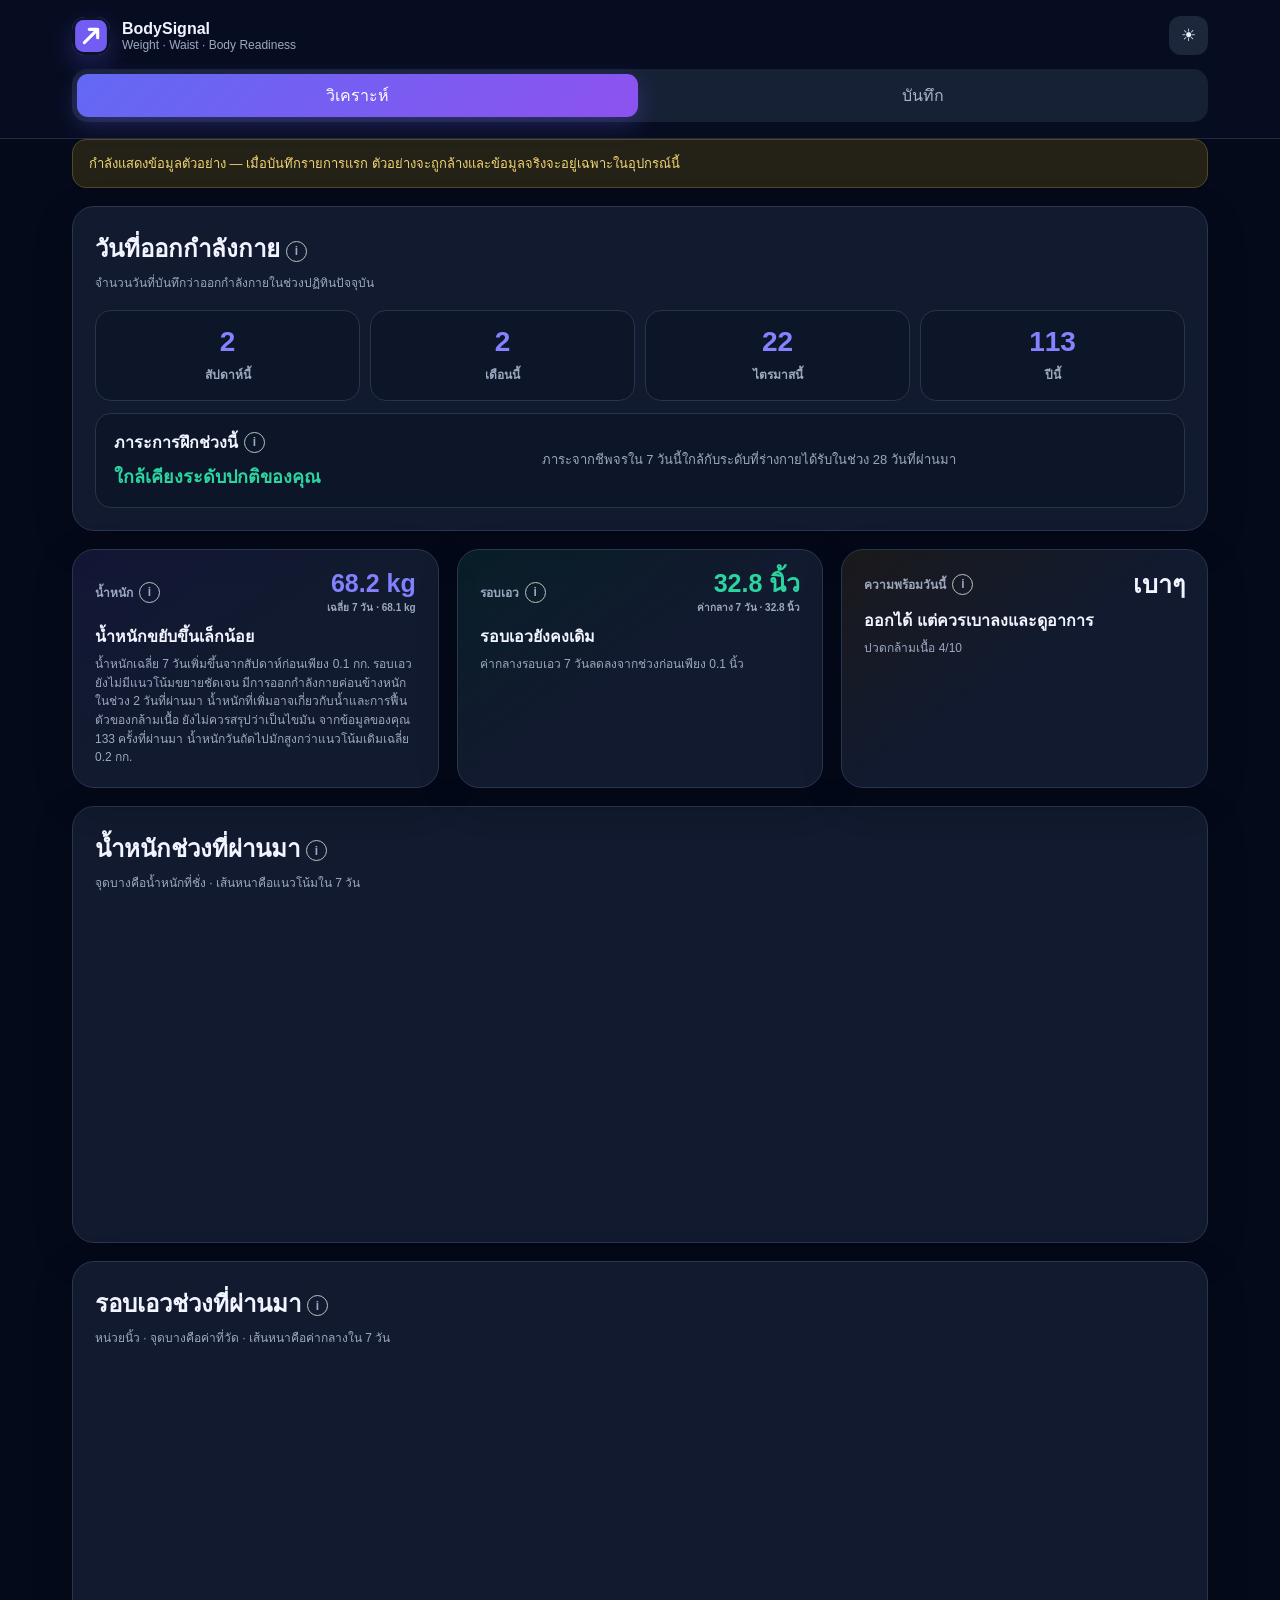
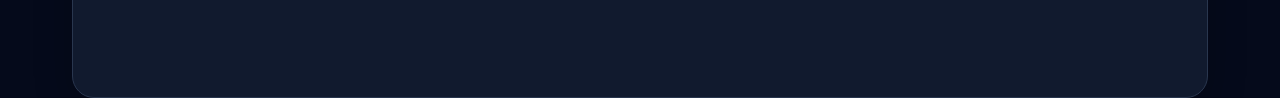
==== commit c7cc5c42: "Add files via upload" ====
--- a/body-signal-health/index.html
+++ b/body-signal-health/index.html
@@ -11,7 +11,7 @@
   <script src="vendor/chart.umd.min.js"></script>
   <style>
     :root{--ink:#17213b;--muted:#71809d;--line:#d9dff0;--paper:#f4f5fb;--card:#fff;--green:#15a879;--lime:#6865f5;--blue:#7774ff;--orange:#e9a817;--red:#ef4f59;--shadow:0 18px 50px rgba(23,33,59,.09)}
-    *{box-sizing:border-box} body{margin:0;background:var(--paper);color:var(--ink);font-family:"DM Sans","Noto Sans Thai",sans-serif} button,input,select,textarea{font:inherit}.shell{max-width:1180px;margin:auto;padding:0 22px}.topbar{position:sticky;top:0;z-index:20;background:rgba(244,247,242,.9);backdrop-filter:blur(16px);border-bottom:1px solid rgba(20,37,31,.08)}.topbar .shell{height:76px;display:flex;align-items:center;justify-content:space-between}.brand{display:flex;align-items:center;gap:12px;font-weight:700}.mark{width:38px;height:38px;border-radius:13px;background:var(--ink);color:var(--lime);display:grid;place-items:center;font-size:21px}.sub{color:var(--muted);font-size:12px;font-weight:500}.tabs{display:flex;gap:5px;background:#e9efeb;padding:5px;border-radius:15px}.tab{border:0;background:transparent;color:var(--muted);padding:9px 15px;border-radius:11px;cursor:pointer}.tab.active{background:white;color:var(--ink);box-shadow:0 3px 12px rgba(20,37,31,.08)}main{padding:30px 0 70px}.page{display:none}.page.active{display:block}.hero{background:var(--ink);color:white;border-radius:28px;padding:30px;display:grid;grid-template-columns:1.2fr .8fr;gap:26px;position:relative;overflow:hidden}.hero:after{content:"";position:absolute;width:280px;height:280px;border-radius:50%;background:var(--lime);opacity:.13;right:-90px;top:-120px}.eyebrow{text-transform:uppercase;letter-spacing:.13em;color:var(--lime);font-size:11px;font-weight:700}.hero h1{font-size:clamp(28px,4vw,48px);line-height:1.1;margin:10px 0}.hero p{color:#b8c7c1;max-width:580px}.hero-stat{align-self:end;background:rgba(255,255,255,.08);border:1px solid rgba(255,255,255,.12);border-radius:22px;padding:22px;position:relative;z-index:2}.hero-stat strong{font-size:34px}.grid{display:grid;gap:18px}.summary{grid-template-columns:repeat(4,1fr);margin:18px 0}.card{background:var(--card);border:1px solid var(--line);border-radius:22px;padding:22px;box-shadow:0 8px 30px rgba(20,37,31,.035)}.metric-label{font-size:12px;color:var(--muted);font-weight:600}.metric{font-size:28px;font-weight:700;margin:6px 0}.delta{font-size:12px}.good{color:var(--green)}.warn{color:#a55b24}.muted{color:var(--muted)}.section-grid{grid-template-columns:1.5fr .8fr}.card h2,.card h3{margin:0 0 5px}.card-head{display:flex;justify-content:space-between;align-items:start;gap:12px;margin-bottom:18px}.badge{padding:7px 10px;background:#eef5cf;color:#526318;border-radius:99px;font-size:11px;font-weight:700}.chart-wrap{height:310px}.insight{padding:14px 0;border-bottom:1px solid var(--line)}.insight:last-child{border:0}.insight b{display:block;margin-bottom:4px}.loadbar{height:11px;border-radius:20px;background:#e6ece8;overflow:hidden;margin:10px 0}.loadbar span{display:block;height:100%;border-radius:20px;background:linear-gradient(90deg,var(--blue),var(--green))}.zones{display:flex;height:14px;border-radius:20px;overflow:hidden;margin:14px 0 10px}.zones span:nth-child(1){background:#cbd5d0}.zones span:nth-child(2){background:#6fb39d}.zones span:nth-child(3){background:#e4c95e}.zones span:nth-child(4){background:#ee9d55}.zones span:nth-child(5){background:#dc685d}.form-card{max-width:850px;margin:auto}.form-section{border:0;padding:0;margin:0 0 27px}.form-section legend{font-weight:700;font-size:18px;margin-bottom:14px}.fields{display:grid;grid-template-columns:repeat(3,1fr);gap:14px}.field{display:flex;flex-direction:column;gap:7px}.field.wide{grid-column:1/-1}label{font-size:12px;color:var(--muted);font-weight:600}input,select,textarea{width:100%;border:1px solid var(--line);background:#f9fbf9;border-radius:13px;padding:12px 13px;color:var(--ink);outline:none}input:focus,select:focus,textarea:focus{border-color:var(--green);box-shadow:0 0 0 3px rgba(23,107,77,.1)}.switchrow{display:flex;gap:10px;align-items:center;margin-bottom:18px}.switchrow input{width:auto}.btn{border:0;border-radius:13px;padding:12px 18px;font-weight:700;cursor:pointer}.btn.primary{background:var(--ink);color:white}.btn.secondary{background:#e9efeb;color:var(--ink)}.actions{display:flex;gap:10px}.history-item{display:grid;grid-template-columns:110px 1fr auto;gap:18px;padding:17px 0;border-bottom:1px solid var(--line)}.history-item:last-child{border:0}.dot{width:10px;height:10px;border-radius:50%;background:var(--green);display:inline-block;margin-right:6px}.empty{text-align:center;padding:50px 15px;color:var(--muted)}.toast{position:fixed;right:22px;bottom:22px;background:var(--ink);color:white;padding:14px 18px;border-radius:13px;box-shadow:var(--shadow);z-index:50;display:none}.notice{background:#fff9e7;border:1px solid #ecdfad;color:#735f24;padding:13px 16px;border-radius:14px;margin-bottom:18px;font-size:13px}.hide{display:none!important}
+    *{box-sizing:border-box} body{margin:0;background:var(--paper);color:var(--ink);font-family:"DM Sans","Noto Sans Thai",sans-serif} button,input,select,textarea{font:inherit}.shell{max-width:1180px;margin:auto;padding:0 22px}.topbar{position:sticky;top:0;z-index:20;background:rgba(244,247,242,.9);backdrop-filter:blur(16px);border-bottom:1px solid rgba(20,37,31,.08)}.topbar .shell{height:76px;display:flex;align-items:center;justify-content:space-between}.brand{display:flex;align-items:center;gap:12px;font-weight:700}.mark{width:38px;height:38px;border-radius:13px;display:grid;place-items:center;overflow:hidden;box-shadow:0 8px 20px rgba(105,91,240,.2)}.mark img{display:block;width:100%;height:100%;object-fit:cover}.sub{color:var(--muted);font-size:12px;font-weight:500}.tabs{display:flex;gap:5px;background:#e9efeb;padding:5px;border-radius:15px}.tab{border:0;background:transparent;color:var(--muted);padding:9px 15px;border-radius:11px;cursor:pointer}.tab.active{background:white;color:var(--ink);box-shadow:0 3px 12px rgba(20,37,31,.08)}main{padding:30px 0 70px}.page{display:none}.page.active{display:block}.hero{background:var(--ink);color:white;border-radius:28px;padding:30px;display:grid;grid-template-columns:1.2fr .8fr;gap:26px;position:relative;overflow:hidden}.hero:after{content:"";position:absolute;width:280px;height:280px;border-radius:50%;background:var(--lime);opacity:.13;right:-90px;top:-120px}.eyebrow{text-transform:uppercase;letter-spacing:.13em;color:var(--lime);font-size:11px;font-weight:700}.hero h1{font-size:clamp(28px,4vw,48px);line-height:1.1;margin:10px 0}.hero p{color:#b8c7c1;max-width:580px}.hero-stat{align-self:end;background:rgba(255,255,255,.08);border:1px solid rgba(255,255,255,.12);border-radius:22px;padding:22px;position:relative;z-index:2}.hero-stat strong{font-size:34px}.grid{display:grid;gap:18px}.summary{grid-template-columns:repeat(4,1fr);margin:18px 0}.card{background:var(--card);border:1px solid var(--line);border-radius:22px;padding:22px;box-shadow:0 8px 30px rgba(20,37,31,.035)}.metric-label{font-size:12px;color:var(--muted);font-weight:600}.metric{font-size:28px;font-weight:700;margin:6px 0}.delta{font-size:12px}.good{color:var(--green)}.warn{color:#a55b24}.muted{color:var(--muted)}.section-grid{grid-template-columns:1.5fr .8fr}.card h2,.card h3{margin:0 0 5px}.card-head{display:flex;justify-content:space-between;align-items:start;gap:12px;margin-bottom:18px}.badge{padding:7px 10px;background:#eef5cf;color:#526318;border-radius:99px;font-size:11px;font-weight:700}.chart-wrap{height:310px}.insight{padding:14px 0;border-bottom:1px solid var(--line)}.insight:last-child{border:0}.insight b{display:block;margin-bottom:4px}.loadbar{height:11px;border-radius:20px;background:#e6ece8;overflow:hidden;margin:10px 0}.loadbar span{display:block;height:100%;border-radius:20px;background:linear-gradient(90deg,var(--blue),var(--green))}.zones{display:flex;height:14px;border-radius:20px;overflow:hidden;margin:14px 0 10px}.zones span:nth-child(1){background:#cbd5d0}.zones span:nth-child(2){background:#6fb39d}.zones span:nth-child(3){background:#e4c95e}.zones span:nth-child(4){background:#ee9d55}.zones span:nth-child(5){background:#dc685d}.form-card{max-width:850px;margin:auto}.form-section{border:0;padding:0;margin:0 0 27px}.form-section legend{font-weight:700;font-size:18px;margin-bottom:14px}.fields{display:grid;grid-template-columns:repeat(3,1fr);gap:14px}.field{display:flex;flex-direction:column;gap:7px}.field.wide{grid-column:1/-1}label{font-size:12px;color:var(--muted);font-weight:600}input,select,textarea{width:100%;border:1px solid var(--line);background:#f9fbf9;border-radius:13px;padding:12px 13px;color:var(--ink);outline:none}input:focus,select:focus,textarea:focus{border-color:var(--green);box-shadow:0 0 0 3px rgba(23,107,77,.1)}.switchrow{display:flex;gap:10px;align-items:center;margin-bottom:18px}.switchrow input{width:auto}.btn{border:0;border-radius:13px;padding:12px 18px;font-weight:700;cursor:pointer}.btn.primary{background:var(--ink);color:white}.btn.secondary{background:#e9efeb;color:var(--ink)}.actions{display:flex;gap:10px}.history-item{display:grid;grid-template-columns:110px 1fr auto;gap:18px;padding:17px 0;border-bottom:1px solid var(--line)}.history-item:last-child{border:0}.dot{width:10px;height:10px;border-radius:50%;background:var(--green);display:inline-block;margin-right:6px}.empty{text-align:center;padding:50px 15px;color:var(--muted)}.toast{position:fixed;right:22px;bottom:22px;background:var(--ink);color:white;padding:14px 18px;border-radius:13px;box-shadow:var(--shadow);z-index:50;display:none}.notice{background:#fff9e7;border:1px solid #ecdfad;color:#735f24;padding:13px 16px;border-radius:14px;margin-bottom:18px;font-size:13px}.hide{display:none!important}
     .metric-label,label,.title-row{display:flex;align-items:center;gap:6px}.info-btn{width:21px;height:21px;border:1px solid #b7c6be;border-radius:50%;background:transparent;color:var(--muted);font-size:12px;font-weight:800;display:inline-grid;place-items:center;padding:0;cursor:pointer;flex:0 0 auto}.info-btn:hover,.info-btn:focus{background:var(--ink);color:white;border-color:var(--ink)}dialog{border:0;border-radius:22px;padding:0;max-width:580px;width:calc(100% - 30px);color:var(--ink);box-shadow:0 30px 90px rgba(0,0,0,.25)}dialog::backdrop{background:rgba(9,24,18,.62);backdrop-filter:blur(3px)}.dialog-body{padding:25px}.dialog-head{display:flex;justify-content:space-between;gap:16px;margin-bottom:14px}.dialog-head h2{margin:0}.dialog-close{border:0;background:#eef2ef;border-radius:50%;width:34px;height:34px;cursor:pointer}.dialog-copy{color:#4e625a;line-height:1.7;white-space:pre-line}.dialog-copy ul{padding-left:22px}.privacy-card{background:#eaf5ef;border:1px solid #cce5d7;border-radius:16px;padding:16px;margin-top:22px}.file-input{display:none}.calendar{margin:18px 0}.calendar-nav{display:flex;align-items:center;justify-content:space-between;margin-bottom:15px}.calendar-nav button{border:0;background:#eef2ef;width:36px;height:36px;border-radius:11px;cursor:pointer}.calendar-week,.calendar-grid{display:grid;grid-template-columns:repeat(7,1fr);gap:7px}.calendar-week div{text-align:center;color:var(--muted);font-size:11px;font-weight:700;padding:4px}.cal-day{position:relative;min-height:58px;border:1px solid var(--line);background:#fafcfb;border-radius:13px;padding:8px;text-align:left;cursor:pointer;color:var(--ink)}.cal-day:hover{border-color:var(--green);transform:translateY(-1px)}.cal-day.out{opacity:.28}.cal-day.today{box-shadow:inset 0 0 0 2px var(--ink)}.cal-day.workout{background:#dff2e8;border-color:#9bcdb2}.cal-day.rest{background:#f0f2f1}.cal-day .state{display:block;font-size:9px;margin-top:8px;color:var(--muted);white-space:nowrap;overflow:hidden;text-overflow:ellipsis}.cal-day.workout .state{color:var(--green);font-weight:700}.calendar-legend{display:flex;gap:15px;flex-wrap:wrap;margin-top:13px;font-size:11px;color:var(--muted)}.legend-dot{width:9px;height:9px;border-radius:50%;display:inline-block;margin-right:5px}.legend-dot.workout{background:#56a67a}.legend-dot.rest{background:#b7c1bc}.legend-dot.no-record{background:white;border:1px solid #b7c1bc}.analysis-three{grid-template-columns:repeat(3,1fr);margin-top:18px}.analysis-three .card{min-height:185px}.analysis-value{font-size:30px;font-weight:700;margin:16px 0 4px}.analysis-note{font-size:12px;color:var(--muted);line-height:1.55}.status-line{font-size:12px;font-weight:700;margin-top:12px}.status-line.caution{color:#a55b24}.status-line.good{color:var(--green)}
     .simple-status{grid-template-columns:repeat(3,1fr);margin:18px 0}.status-card{position:relative;overflow:hidden}.status-card:before{content:"";position:absolute;left:0;top:0;bottom:0;width:5px;background:var(--green)}.status-card.caution:before{background:var(--orange)}.status-card.alert:before{background:var(--red)}.plain-status{font-size:18px;font-weight:700;margin:12px 0 7px}.plain-explain{font-size:13px;color:var(--muted);line-height:1.6}.theme-btn{border:0;background:#e9efeb;color:var(--ink);width:39px;height:39px;border-radius:12px;cursor:pointer;font-size:17px}.dark{--ink:#e8f1ed;--muted:#9cafа6;--line:#2b4038;--paper:#0e1714;--card:#16221e;--green:#62c398;--lime:#cbe85e;--blue:#70afd3;--orange:#e9a35f;--red:#e77a70;--shadow:0 18px 50px rgba(0,0,0,.28)}.dark .topbar{background:rgba(14,23,20,.9);border-color:#263a33}.dark .tabs,.dark .theme-btn,.dark .btn.secondary,.dark .calendar-nav button,.dark .dialog-close{background:#22342d;color:var(--ink)}.dark .tab.active{background:#30473e;color:#fff}.dark input,.dark select,.dark textarea,.dark .cal-day{background:#111d19;color:var(--ink)}.dark .cal-day.workout{background:#193a2d}.dark .cal-day.rest{background:#1b2823}.dark dialog{background:var(--card);color:var(--ink)}.dark .dialog-copy{color:#b5c5be}.dark .privacy-card{background:#193328;border-color:#29523f}.dark .notice{background:#332d19;border-color:#594d24;color:#e1cd84}
     .dark{--muted:#a9bbb3}
@@ -41,7 +41,7 @@
     .dark .mark,.dark .btn.primary{background:linear-gradient(135deg,#6269f4,#8d52ef);color:#fff;border:0}.dark .info-btn:hover,.dark .info-btn:focus{background:#7774ff;color:#fff;border-color:#7774ff}
     .dark #weightStatusValue{color:#8380ff}.dark #waistStatusValue{color:#2bd5a0}.dark .toast{background:#eceeff;color:#0a1024}.dark .legend-dot.no-record{background:#0b1326;border-color:#62708a}
     .topbar .shell{height:auto;padding-top:16px;padding-bottom:16px;display:grid;grid-template-columns:1fr auto;gap:14px}.theme-btn{grid-column:2;grid-row:1;align-self:center}.tabs{grid-column:1/-1;grid-row:2;width:100%}.tab{flex:1}
-    .simple-status{grid-template-columns:repeat(3,minmax(0,1fr));align-items:stretch}.status-card{min-height:0;text-align:left;display:grid;grid-template-columns:1fr auto;grid-template-rows:auto auto auto;align-content:start;gap:7px 14px;padding:20px 22px}.status-card:before{display:none}.status-card .metric-label{grid-column:1;grid-row:1;justify-content:flex-start;align-self:center}.status-card .metric{grid-column:2;grid-row:1;margin:0;font-size:25px;line-height:1.15;text-align:right}.status-card .plain-status{grid-column:1/-1;grid-row:2;margin:4px 0 0;font-size:16px;line-height:1.4}.status-card .plain-explain{grid-column:1/-1;grid-row:3;margin:0;max-width:none;font-size:12px;line-height:1.55}.status-card.caution,.status-card.alert{border-color:var(--line)}
+    .simple-status{grid-template-columns:repeat(3,minmax(0,1fr));align-items:stretch}.status-card{min-height:0;text-align:left;display:grid;grid-template-columns:1fr auto;grid-template-rows:auto auto auto;align-content:start;gap:7px 14px;padding:20px 22px}.status-card:before{display:none}.status-card .metric-label{grid-column:1;grid-row:1;justify-content:flex-start;align-self:center}.status-card .metric{grid-column:2;grid-row:1;margin:0;font-size:25px;line-height:1.15;text-align:right}.metric-stack{grid-column:2;grid-row:1;text-align:right;align-self:start;min-width:0}.status-card .metric-stack .metric{margin:0;line-height:1.1;text-align:right}.trend-mini{margin-top:5px;color:var(--muted);font-size:10px;font-weight:700;line-height:1.25;white-space:nowrap}.status-card .plain-status{grid-column:1/-1;grid-row:2;margin:4px 0 0;font-size:16px;line-height:1.4}.status-card .plain-explain{grid-column:1/-1;grid-row:3;margin:0;max-width:none;font-size:12px;line-height:1.55}.status-card.caution,.status-card.alert{border-color:var(--line)}
     #weightStatusCard{background:linear-gradient(145deg,rgba(119,116,255,.075),var(--card) 48%)}#waistStatusCard{background:linear-gradient(145deg,rgba(43,213,160,.075),var(--card) 48%)}#readyStatusCard{background:linear-gradient(145deg,rgba(255,189,46,.07),var(--card) 48%)}.dark #weightStatusCard{background:linear-gradient(145deg,rgba(119,116,255,.12),#111a2e 48%)}.dark #waistStatusCard{background:linear-gradient(145deg,rgba(43,213,160,.10),#111a2e 48%)}.dark #readyStatusCard{background:linear-gradient(145deg,rgba(255,189,46,.09),#111a2e 48%)}
     .calendar-footer{display:flex;align-items:flex-end;justify-content:space-between;gap:16px;margin-top:14px}.calendar-footer .calendar-legend{margin:0}.data-actions{display:flex;justify-content:flex-end;gap:8px;flex-wrap:wrap}.data-actions .btn{font-size:13px;line-height:1.1;display:inline-flex;align-items:center;justify-content:center;margin:0}.icon-action{width:42px;height:42px;padding:0!important;border:1px solid var(--line)!important}.icon-action svg{width:21px;height:21px;fill:none;stroke:currentColor;stroke-width:1.9;stroke-linecap:round;stroke-linejoin:round}.icon-action:hover,.icon-action:focus{color:#fff;background:linear-gradient(135deg,#6269f4,#8d52ef);border-color:transparent!important}
     .personal-row{margin-top:18px;display:grid;grid-template-columns:1fr auto;align-items:center;gap:16px}.personal-row #profileForm{grid-column:1/-1;border-top:1px solid var(--line);padding-top:18px}.personal-row .sub{margin-top:5px}
@@ -55,12 +55,12 @@
   </style>
 </head>
 <body>
-  <header class="topbar"><div class="shell"><div class="brand"><div class="mark">↗</div><div>BodySignal<div class="sub">Weight · Waist · Body Readiness</div></div></div><button id="themeBtn" class="theme-btn" aria-label="สลับโหมดมืด">☾</button><nav class="tabs" aria-label="เมนูหลัก"><button id="installBtn" class="tab hide">ติดตั้งแอป</button><button class="tab active" data-page="dashboard">วิเคราะห์</button><button class="tab" data-page="checkin">บันทึก</button></nav></div></header>
+  <header class="topbar"><div class="shell"><div class="brand"><div class="mark"><img src="icons/logo.svg" alt=""></div><div>BodySignal<div class="sub">Weight · Waist · Body Readiness</div></div></div><button id="themeBtn" class="theme-btn" aria-label="สลับโหมดมืด">☾</button><nav class="tabs" aria-label="เมนูหลัก"><button id="installBtn" class="tab hide">ติดตั้งแอป</button><button class="tab active" data-page="dashboard">วิเคราะห์</button><button class="tab" data-page="checkin">บันทึก</button></nav></div></header>
   <main class="shell">
     <section id="dashboard" class="page active">
       <div id="setupNotice" class="notice hide">กำลังแสดงข้อมูลตัวอย่าง — เมื่อบันทึกรายการแรก ตัวอย่างจะถูกล้างและข้อมูลจริงจะอยู่เฉพาะในอุปกรณ์นี้</div>
       <div class="card workout-count-card"><div class="card-head"><div><div class="title-row"><h2>วันที่ออกกำลังกาย</h2><button class="info-btn" data-info="workoutCounts">i</button></div><div class="sub">จำนวนวันที่บันทึกว่าออกกำลังกายในช่วงปฏิทินปัจจุบัน</div></div></div><div class="workout-count-grid"><div><strong id="workoutWeek">0</strong><span>สัปดาห์นี้</span></div><div><strong id="workoutMonth">0</strong><span>เดือนนี้</span></div><div><strong id="workoutQuarter">0</strong><span>ไตรมาสนี้</span></div><div><strong id="workoutYear">0</strong><span>ปีนี้</span></div></div><div id="trainingSignal" class="training-readout"><div><div class="title-row"><b>ภาระการฝึกช่วงนี้</b><button class="info-btn" data-info="trainingInterpretation">i</button></div><strong id="trainingSignalTitle">กำลังคำนวณ</strong></div><p id="trainingSignalText">ใช้เวลาใน Heart Rate Zones เทียบกับฐานส่วนตัว</p></div></div>
-      <div class="grid simple-status"><div id="weightStatusCard" class="card status-card"><div class="metric-label">น้ำหนัก <button class="info-btn" data-info="simpleWeight">i</button></div><div id="weightStatusValue" class="metric">—</div><div id="weightStatusTitle" class="plain-status">กำลังคำนวณ</div><div id="weightStatusText" class="plain-explain"></div></div><div id="waistStatusCard" class="card status-card"><div class="metric-label">รอบเอว <button class="info-btn" data-info="simpleWaist">i</button></div><div id="waistStatusValue" class="metric">—</div><div id="waistStatusTitle" class="plain-status">กำลังคำนวณ</div><div id="waistStatusText" class="plain-explain"></div></div><div id="readyStatusCard" class="card status-card"><div class="metric-label">ความพร้อมวันนี้ <button class="info-btn" data-info="simpleReady">i</button></div><div id="readyStatusValue" class="metric">—</div><div id="readyStatusTitle" class="plain-status">กำลังคำนวณ</div><div id="readyStatusText" class="plain-explain"></div></div></div>
+      <div class="grid simple-status"><div id="weightStatusCard" class="card status-card"><div class="metric-label">น้ำหนัก <button class="info-btn" data-info="simpleWeight">i</button></div><div class="metric-stack"><div id="weightStatusValue" class="metric">—</div><div id="weightTrendValue" class="trend-mini">เฉลี่ย 7 วัน · —</div></div><div id="weightStatusTitle" class="plain-status">กำลังคำนวณ</div><div id="weightStatusText" class="plain-explain"></div></div><div id="waistStatusCard" class="card status-card"><div class="metric-label">รอบเอว <button class="info-btn" data-info="simpleWaist">i</button></div><div class="metric-stack"><div id="waistStatusValue" class="metric">—</div><div id="waistTrendValue" class="trend-mini">ค่ากลาง 7 วัน · —</div></div><div id="waistStatusTitle" class="plain-status">กำลังคำนวณ</div><div id="waistStatusText" class="plain-explain"></div></div><div id="readyStatusCard" class="card status-card"><div class="metric-label">ความพร้อมวันนี้ <button class="info-btn" data-info="simpleReady">i</button></div><div id="readyStatusValue" class="metric">—</div><div id="readyStatusTitle" class="plain-status">กำลังคำนวณ</div><div id="readyStatusText" class="plain-explain"></div></div></div>
       <div class="grid summary hide"><div class="card"><div id="mWeight"></div><div id="mWeightDelta"></div></div><div class="card"><div id="mTrend"></div><div id="mTrendDelta"></div></div><div class="card"><div id="mWaist"></div><div id="mWaistDelta"></div></div><div class="card"><div id="mLoad"></div><div id="mLoadDelta"></div></div></div>
       <div class="card"><div class="card-head"><div><div class="title-row"><h2>น้ำหนักช่วงที่ผ่านมา</h2><button class="info-btn" data-info="trendChart">i</button></div><div class="sub">จุดบางคือน้ำหนักที่ชั่ง · เส้นหนาคือแนวโน้มใน 7 วัน</div></div></div><div class="chart-wrap"><canvas id="weightChart"></canvas></div></div><div class="hide"><div id="insights"></div></div>
       <div class="card" style="margin-top:18px"><div class="card-head"><div><div class="title-row"><h2>รอบเอวช่วงที่ผ่านมา</h2><button class="info-btn" data-info="waistChart">i</button></div><div class="sub">หน่วยนิ้ว · จุดบางคือค่าที่วัด · เส้นหนาคือค่ากลางใน 7 วัน</div></div></div><div class="chart-wrap"><canvas id="waistChart"></canvas></div></div>
@@ -74,5 +74,5 @@
       <div class="field wide" style="margin-bottom:18px"><label for="note">หมายเหตุ</label><textarea id="note" rows="3" placeholder="เช่น กินเค็มเมื่อคืน, มีประจำเดือน, ปวดขาหลังเล่นเวท"></textarea></div><div class="actions"><button class="btn primary" type="submit">บันทึกและวิเคราะห์</button><button class="btn secondary" type="button" id="cancelEdit">ล้างข้อมูล</button></div>
     </form></div></section>
 
-  </main><dialog id="infoDialog"><div class="dialog-body"><div class="dialog-head"><h2 id="infoTitle">รายละเอียด</h2><button class="dialog-close" id="infoClose" aria-label="ปิด">✕</button></div><div id="infoContent" class="dialog-copy"></div></div></dialog><div id="toast" class="toast"></div><script src="app.js?v=34"></script>
+  </main><dialog id="infoDialog"><div class="dialog-body"><div class="dialog-head"><h2 id="infoTitle">รายละเอียด</h2><button class="dialog-close" id="infoClose" aria-label="ปิด">✕</button></div><div id="infoContent" class="dialog-copy"></div></div></dialog><div id="toast" class="toast"></div><script src="app.js?v=36"></script>
 </body></html>
